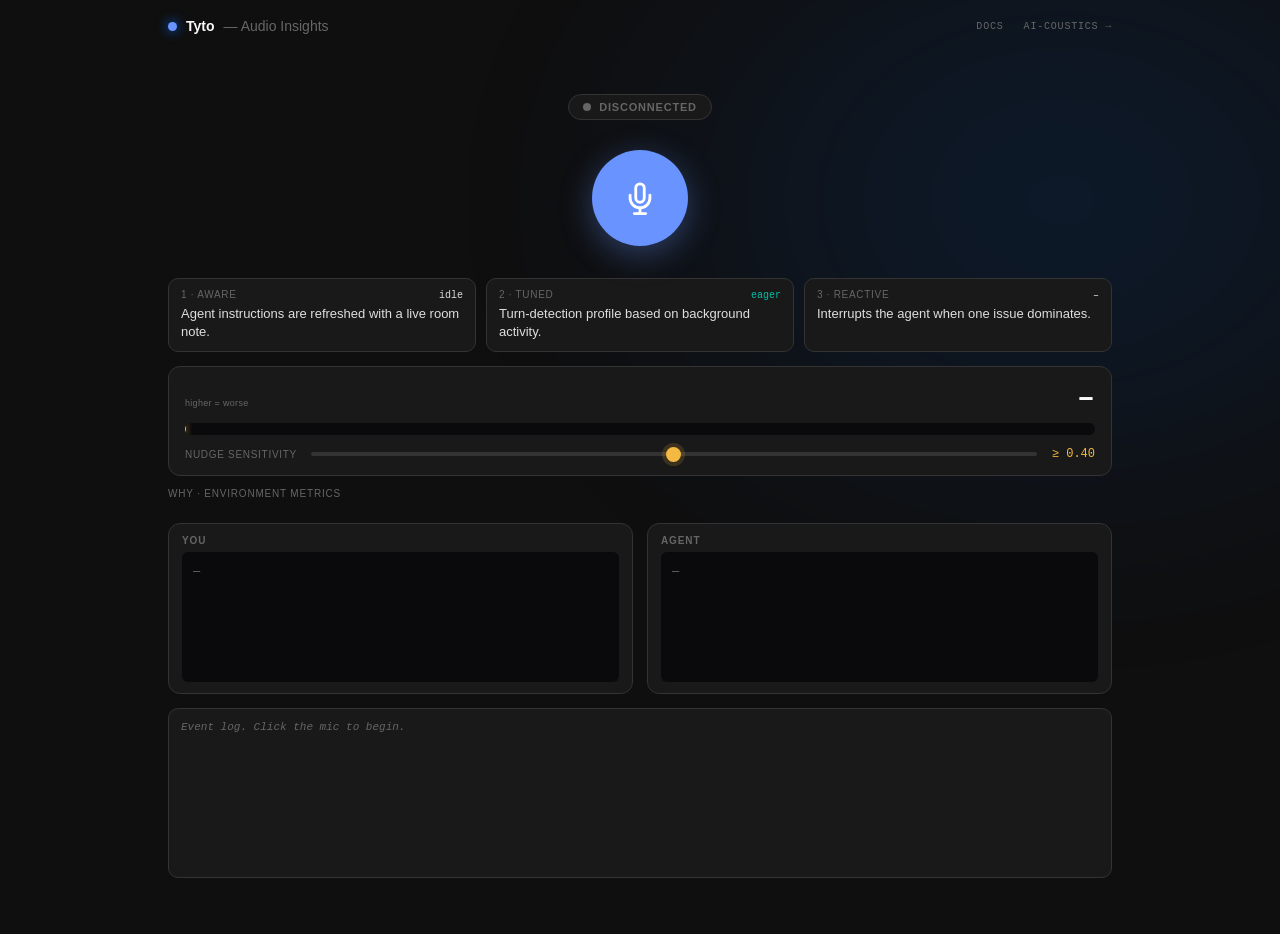
==== examples/web/index.html @ fc4e01bb "feat: upgrade to tyto 1.1" ====
<!doctype html>
<html lang="en">

<head>
  <meta charset="utf-8" />
  <meta name="viewport" content="width=device-width, initial-scale=1" />
  <title>Tyto — Audio Insights</title>
  <style>
    :root {
      --color-bg: #0F0F0F;
      --color-panel: #1A1919;
      --color-text-pri: #F9F9F9;
      --color-text-sec: #DEDEDE;
      --color-text-ter: #666666;
      --color-border: #333333;
      --color-accent: #6993FF;
      --color-glow: #006FFF;
      --green: #00BFA6;
      --orange: #F4B942;
      --blue: #6993FF;
      --red: #E28C7C;
      --font-display: "Milling", "Inter", "Helvetica Neue", Helvetica, Arial, sans-serif;
      --font-mono: ui-monospace, SFMono-Regular, Menlo, Monaco, Consolas, monospace;
    }

    * {
      box-sizing: border-box
    }

    html,
    body {
      margin: 0;
      padding: 0;
      height: 100%;
      background: var(--color-bg)
    }

    body {
      font-family: var(--font-display);
      color: var(--color-text-pri);
      font-size: 14px;
      -webkit-font-smoothing: antialiased
    }

    .glow {
      position: fixed;
      inset: 0;
      overflow: hidden;
      pointer-events: none;
      z-index: 0
    }

    .glow::before {
      content: "";
      position: absolute;
      left: 40%;
      top: -200px;
      width: 1100px;
      height: 800px;
      background: radial-gradient(ellipse, var(--color-glow) 0%, transparent 70%);
      filter: blur(100px);
      opacity: 0.14
    }

    .container {
      position: relative;
      z-index: 1;
      width: 100%;
      max-width: 1000px;
      margin: 0 auto;
      padding: 24px 28px 48px;
      display: flex;
      flex-direction: column;
      align-items: center;
      min-height: 100vh
    }

    .topbar {
      position: relative;
      z-index: 1;
      box-sizing: border-box;
      width: 100%;
      max-width: 1000px;
      margin: 0 auto;
      padding: 18px 28px 0;
      display: flex;
      align-items: center;
      justify-content: space-between
    }

    .topbar .brand {
      display: inline-flex;
      align-items: center;
      gap: 9px;
      font-family: var(--font-display);
      font-size: 14px;
      font-weight: 600;
      color: var(--color-text-pri);
      text-decoration: none
    }

    .topbar .brand .mark {
      width: 9px;
      height: 9px;
      border-radius: 50%;
      background: var(--color-accent);
      box-shadow: 0 0 12px var(--color-glow)
    }

    .topbar .brand .sub {
      color: var(--color-text-ter);
      font-weight: 400
    }

    .topbar nav {
      display: inline-flex;
      align-items: center;
      gap: 20px
    }

    .topbar nav a {
      font-family: var(--font-mono);
      font-size: 10px;
      text-transform: uppercase;
      letter-spacing: .8px;
      color: var(--color-text-ter);
      text-decoration: none;
      transition: color .15s ease
    }

    .topbar nav a:hover {
      color: var(--color-text-pri)
    }

    .nav-btn {
      font-family: var(--font-mono);
      font-size: 10px;
      text-transform: uppercase;
      letter-spacing: .8px;
      color: var(--color-bg);
      background: var(--color-accent);
      border: 0;
      border-radius: 6px;
      padding: 6px 10px;
      cursor: pointer;
      transition: filter .15s ease
    }

    .nav-btn:hover {
      filter: brightness(1.08)
    }

    .nav-btn.set {
      color: var(--green);
      background: transparent;
      border: 1px solid var(--color-border)
    }

    .gate {
      position: fixed;
      inset: 0;
      z-index: 50;
      display: none;
      align-items: center;
      justify-content: center;
      padding: 24px;
      background: rgba(8, 8, 10, .72);
      backdrop-filter: blur(6px)
    }

    .gate.visible {
      display: flex
    }

    .gate-card {
      width: 100%;
      max-width: 440px;
      background: var(--color-panel);
      border: 1px solid var(--color-border);
      border-radius: 14px;
      padding: 24px
    }

    .gate-card h2 {
      margin: 0 0 8px;
      font-size: 18px;
      font-weight: 600
    }

    .gate-sub {
      margin: 0 0 18px;
      font-size: 12px;
      line-height: 1.5;
      color: var(--color-text-ter)
    }

    .gate-field {
      display: block;
      margin-bottom: 14px
    }

    .gate-field>span {
      display: block;
      font-size: 10px;
      text-transform: uppercase;
      letter-spacing: .7px;
      color: var(--color-text-sec);
      margin-bottom: 6px
    }

    .gate-field input {
      width: 100%;
      box-sizing: border-box;
      background: #0a0a0d;
      border: 1px solid var(--color-border);
      border-radius: 8px;
      padding: 10px 12px;
      color: var(--color-text-pri);
      font-family: var(--font-mono);
      font-size: 13px
    }

    .gate-field input:focus {
      outline: none;
      border-color: var(--color-accent)
    }

    .gate-field a {
      display: inline-block;
      margin-top: 6px;
      font-size: 10px;
      color: var(--color-accent);
      text-decoration: none
    }

    .gate-err {
      min-height: 16px;
      font-size: 11px;
      color: var(--red);
      margin-bottom: 8px
    }

    .gate-actions {
      display: flex;
      justify-content: flex-end;
      gap: 10px
    }

    .gate-btn {
      font-size: 12px;
      border-radius: 8px;
      padding: 9px 16px;
      cursor: pointer;
      border: 1px solid var(--color-border)
    }

    .gate-btn.ghost {
      background: transparent;
      color: var(--color-text-sec)
    }

    .gate-btn.primary {
      background: var(--color-accent);
      border-color: var(--color-accent);
      color: var(--color-bg);
      font-weight: 600
    }

    .badge {
      display: inline-flex;
      align-items: center;
      gap: 8px;
      padding: 6px 14px;
      border-radius: 999px;
      font-size: 11px;
      font-weight: 600;
      text-transform: uppercase;
      letter-spacing: .8px;
      background: var(--color-panel);
      border: 1px solid var(--color-border);
      color: var(--color-text-ter);
      transition: all .3s
    }

    .badge .dot {
      width: 8px;
      height: 8px;
      border-radius: 50%;
      background: var(--color-text-ter);
      transition: all .3s
    }

    .badge.connecting {
      color: var(--orange);
      border-color: rgba(244, 185, 66, .35)
    }

    .badge.connecting .dot {
      background: var(--orange);
      animation: pulse 1s infinite
    }

    .badge.live {
      color: var(--green);
      border-color: rgba(0, 191, 166, .4);
      background: rgba(0, 191, 166, .06)
    }

    .badge.live .dot {
      background: var(--green);
      box-shadow: 0 0 12px var(--green)
    }

    .badge.error {
      color: var(--red);
      border-color: rgba(226, 140, 124, .4)
    }

    .badge.error .dot {
      background: var(--red)
    }

    #status {
      margin-top: 18px
    }

    .controls {
      display: flex;
      align-items: center;
      gap: 12px;
      margin-top: 18px;
      flex-wrap: wrap;
      justify-content: center
    }

    .mic-wrap {
      margin: 18px 0 20px;
      width: 120px;
      height: 120px;
      display: flex;
      align-items: center;
      justify-content: center;
      position: relative
    }

    .mic {
      width: 96px;
      height: 96px;
      border-radius: 999px;
      border: none;
      cursor: pointer;
      background: var(--color-accent);
      color: #fff;
      display: flex;
      align-items: center;
      justify-content: center;
      box-shadow: 0 8px 32px rgba(105, 147, 255, .35);
      transition: transform .2s, box-shadow .3s
    }

    .mic:hover {
      transform: scale(1.04)
    }

    .mic:active {
      transform: scale(.97)
    }

    .mic svg {
      width: 34px;
      height: 34px
    }

    .mic.live {
      box-shadow: 0 8px 48px rgba(105, 147, 255, .6);
      animation: pulse-btn 2s infinite
    }

    .mic.live::before {
      content: "";
      position: absolute;
      inset: 14px;
      border-radius: 999px;
      border: 1px solid rgba(105, 147, 255, .6);
      animation: ring 2s infinite
    }

    @keyframes pulse-btn {

      0%,
      100% {
        box-shadow: 0 8px 32px rgba(105, 147, 255, .4)
      }

      50% {
        box-shadow: 0 8px 56px rgba(105, 147, 255, .75)
      }
    }

    @keyframes ring {
      0% {
        transform: scale(.95);
        opacity: 1
      }

      100% {
        transform: scale(1.35);
        opacity: 0
      }
    }

    @keyframes pulse {

      0%,
      100% {
        opacity: 1
      }

      50% {
        opacity: .4
      }
    }

    .banner {
      display: none;
      width: 100%;
      padding: 11px 16px;
      background: rgba(244, 185, 66, .12);
      border: 1px solid rgba(244, 185, 66, .45);
      border-radius: 10px;
      color: var(--orange);
      font-size: 13px;
      text-align: center;
      margin-bottom: 16px;
      font-weight: 600
    }

    .banner.visible {
      display: block;
      animation: pulse 1.4s ease-in-out 2
    }

    .layers {
      display: grid;
      grid-template-columns: 1fr 1fr 1fr;
      gap: 10px;
      width: 100%;
      margin-bottom: 14px
    }

    .layer {
      background: var(--color-panel);
      border: 1px solid var(--color-border);
      border-radius: 10px;
      padding: 10px 12px;
      display: flex;
      flex-direction: column;
      gap: 4px;
      min-height: 62px
    }

    .layer .l-head {
      display: flex;
      justify-content: space-between;
      align-items: baseline
    }

    .layer .l-name {
      font-size: 10px;
      text-transform: uppercase;
      letter-spacing: .7px;
      color: var(--color-text-ter)
    }

    .layer .l-pill {
      font-size: 10px;
      font-family: var(--font-mono);
      color: var(--color-text-sec)
    }

    .layer .l-val {
      font-size: 13px;
      color: var(--color-text-sec);
      line-height: 1.4
    }

    .layer.eager .l-pill {
      color: var(--green)
    }

    .layer.patient .l-pill {
      color: var(--orange)
    }

    .composite {
      width: 100%;
      background: var(--color-panel);
      border: 1px solid var(--color-border);
      border-radius: 12px;
      padding: 14px 16px;
      margin-bottom: 12px
    }

    .composite-head {
      display: flex;
      justify-content: space-between;
      align-items: baseline;
      margin-bottom: 8px
    }

    .composite-label {
      font-size: 11px;
      font-weight: 600;
      text-transform: uppercase;
      letter-spacing: .7px;
      color: var(--color-text-sec)
    }

    .composite-formula {
      display: block;
      font-size: 9px;
      font-weight: 400;
      letter-spacing: .3px;
      color: var(--color-text-ter);
      margin-top: 2px;
      text-transform: none
    }

    .composite-formula.ts-loading,
    .composite-formula.ts-warming {
      color: var(--orange)
    }

    .composite-formula.ts-loading::before,
    .composite-formula.ts-warming::before {
      content: "";
      display: inline-block;
      width: 6px;
      height: 6px;
      margin-right: 6px;
      border-radius: 50%;
      background: var(--orange);
      animation: pulse 1s infinite;
      vertical-align: middle
    }

    .composite-formula.ts-error {
      color: var(--red)
    }

    .composite-val {
      font-size: 30px;
      font-weight: 700;
      font-family: var(--font-mono)
    }

    .composite-bar {
      position: relative;
      height: 12px;
      border-radius: 6px;
      background: #0a0a0d;
      overflow: hidden
    }

    .composite-fill {
      height: 100%;
      width: 0%;
      background: var(--green);
      transition: width .4s, background .4s
    }

    .composite-fill.green {
      background: var(--green)
    }

    .composite-fill.yellow {
      background: var(--orange)
    }

    .composite-fill.red {
      background: var(--red)
    }

    .composite-marker {
      position: absolute;
      top: -3px;
      bottom: -3px;
      width: 2px;
      margin-left: -1px;
      background: var(--orange);
      box-shadow: 0 0 6px rgba(244, 185, 66, .7);
      transition: left .15s ease
    }

    .composite-tune {
      display: flex;
      align-items: center;
      gap: 12px;
      margin-top: 12px
    }

    .composite-tune label {
      font-size: 10px;
      text-transform: uppercase;
      letter-spacing: .7px;
      color: var(--color-text-ter);
      white-space: nowrap
    }

    .composite-tune .nudge-val {
      font-size: 12px;
      font-family: var(--font-mono);
      color: var(--orange);
      white-space: nowrap;
      min-width: 44px;
      text-align: right
    }

    .nudge-range {
      flex: 1;
      -webkit-appearance: none;
      appearance: none;
      height: 4px;
      border-radius: 3px;
      background: var(--color-border);
      cursor: pointer
    }

    .nudge-range::-webkit-slider-thumb {
      -webkit-appearance: none;
      appearance: none;
      width: 15px;
      height: 15px;
      border-radius: 50%;
      background: var(--orange);
      box-shadow: 0 0 0 4px rgba(244, 185, 66, .15);
      transition: box-shadow .15s ease
    }

    .nudge-range::-webkit-slider-thumb:hover {
      box-shadow: 0 0 0 6px rgba(244, 185, 66, .22)
    }

    .nudge-range::-moz-range-thumb {
      width: 15px;
      height: 15px;
      border: none;
      border-radius: 50%;
      background: var(--orange);
      box-shadow: 0 0 0 4px rgba(244, 185, 66, .15)
    }

    .grid-label {
      align-self: flex-start;
      font-size: 10px;
      text-transform: uppercase;
      letter-spacing: .8px;
      color: var(--color-text-ter);
      margin-bottom: 8px
    }

    .grid {
      display: grid;
      grid-template-columns: repeat(3, 1fr);
      gap: 9px;
      width: 100%;
      margin-bottom: 16px
    }

    .card {
      background: var(--color-panel);
      border: 1px solid var(--color-border);
      border-radius: 10px;
      padding: 9px 11px
    }

    .card .c-label {
      display: flex;
      align-items: center;
      gap: 6px;
      font-size: 9px;
      text-transform: uppercase;
      letter-spacing: .7px;
      color: var(--color-text-ter);
      margin-bottom: 5px
    }

    .card .c-label svg {
      width: 13px;
      height: 13px;
      flex: none;
      color: var(--color-text-sec)
    }

    .c-bar {
      height: 5px;
      border-radius: 3px;
      background: #0a0a0d;
      overflow: hidden;
      margin-bottom: 4px
    }

    .c-fill {
      height: 100%;
      width: 0%;
      background: var(--color-text-ter);
      transition: width .4s, background .4s
    }

    .c-fill.green {
      background: var(--green)
    }

    .c-fill.yellow {
      background: var(--orange)
    }

    .c-fill.red {
      background: var(--red)
    }

    .card .c-val {
      font-size: 14px;
      font-weight: 700;
      font-family: var(--font-mono)
    }

    .spark-wrap {
      position: relative;
      margin-top: 6px;
      border-radius: 6px;
      overflow: hidden;
      background: #0a0a0d;
      border: 1px solid rgba(255, 255, 255, .05)
    }

    .spark-wrap::before {
      content: "";
      position: absolute;
      inset: 0;
      background: linear-gradient(to top, rgba(0, 191, 166, .10) 0 30%, rgba(244, 185, 66, .10) 30% 60%, rgba(226, 140, 124, .10) 60% 100%);
      pointer-events: none
    }

    .spark {
      display: block;
      width: 100%;
      height: 42px;
      position: relative;
      z-index: 1
    }

    .card .c-desc {
      font-size: 10px;
      line-height: 1.4;
      color: var(--color-text-ter);
      margin-top: 4px
    }

    .panels {
      display: grid;
      grid-template-columns: 1fr 1fr;
      gap: 14px;
      width: 100%;
      margin-bottom: 14px
    }

    .panel {
      background: var(--color-panel);
      border: 1px solid var(--color-border);
      border-radius: 12px;
      padding: 11px 13px;
      display: flex;
      flex-direction: column;
      gap: 6px
    }

    .panel-title {
      font-size: 10px;
      font-weight: 600;
      text-transform: uppercase;
      letter-spacing: .9px;
      color: var(--color-text-ter)
    }

    .tx {
      height: 130px;
      overflow-y: auto;
      font-size: 13px;
      line-height: 1.5;
      background: #0a0a0d;
      border-radius: 6px;
      padding: 9px 11px;
      color: var(--color-text-sec)
    }

    .tx:empty::before {
      content: "–";
      color: var(--color-text-ter)
    }

    .tx .interim {
      color: var(--color-text-ter);
      font-style: italic
    }

    .tx .line {
      margin-bottom: 5px;
      white-space: pre-wrap;
      word-break: break-word
    }

    .log {
      width: 100%;
      height: 170px;
      background: var(--color-panel);
      border: 1px solid var(--color-border);
      border-radius: 10px;
      padding: 10px 12px;
      overflow-y: auto;
      font-family: var(--font-mono);
      font-size: 11px;
      line-height: 1.5
    }

    .log:empty::before {
      content: "Event log. Click the mic to begin.";
      color: var(--color-text-ter);
      font-style: italic
    }

    .log .entry {
      display: flex;
      gap: 10px;
      padding: 3px 0;
      border-bottom: 1px solid rgba(255, 255, 255, .04)
    }

    .log .ts {
      color: var(--color-text-ter)
    }

    .log .type {
      font-weight: 600
    }

    .log .preview {
      color: var(--color-text-sec);
      overflow: hidden;
      text-overflow: ellipsis;
      white-space: nowrap;
      opacity: .75;
      flex: 1
    }

    .t-green {
      color: var(--green)
    }

    .t-blue {
      color: var(--color-accent)
    }

    .t-orange {
      color: var(--orange)
    }

    .t-gray {
      color: var(--color-text-ter)
    }

    .t-red {
      color: var(--red)
    }

    .t-purple {
      color: #b77db8
    }

    @media (max-width:899px) {
      .container {
        padding: 24px 14px
      }

      .grid,
      .layers {
        grid-template-columns: repeat(2, 1fr)
      }

      .panels {
        grid-template-columns: 1fr
      }
    }
  </style>
</head>

<body>
  <div class="glow"></div>
  <header class="topbar">
    <a class="brand" href="https://ai-coustics.com" target="_blank" rel="noopener">
      <span class="mark"></span>Tyto<span class="sub">— Audio Insights</span>
    </a>
    <nav>
      <a href="https://docs.ai-coustics.com" target="_blank" rel="noopener">Docs</a>
      <a href="https://ai-coustics.com" target="_blank" rel="noopener">ai-coustics &rarr;</a>
    </nav>
  </header>
  <div class="container">
    <div class="controls">
      <span id="status" class="badge"><span class="dot"></span>Disconnected</span>
    </div>
    <div class="mic-wrap">
      <button id="mic" class="mic" aria-label="Toggle mic">
        <svg viewBox="0 0 24 24" fill="none" stroke="currentColor" stroke-width="2" stroke-linecap="round"
          stroke-linejoin="round">
          <path d="M12 2a3 3 0 0 0-3 3v7a3 3 0 0 0 6 0V5a3 3 0 0 0-3-3z"></path>
          <path d="M19 10v2a7 7 0 0 1-14 0v-2"></path>
          <line x1="12" y1="19" x2="12" y2="23"></line>
          <line x1="8" y1="23" x2="16" y2="23"></line>
        </svg>
      </button>
    </div>

    <div id="banner" class="banner"></div>

    <div class="layers">
      <div id="layer-aware" class="layer">
        <div class="l-head"><span class="l-name">1 · Aware</span><span class="l-pill" id="aware-pill">idle</span></div>
        <div class="l-val" id="aware-val">Agent instructions are refreshed with a live room note.</div>
      </div>
      <div id="layer-tuned" class="layer eager">
        <div class="l-head"><span class="l-name">2 · Tuned</span><span class="l-pill" id="tuned-pill">eager</span></div>
        <div class="l-val" id="tuned-val">Turn-detection profile based on background activity.</div>
      </div>
      <div id="layer-react" class="layer">
        <div class="l-head"><span class="l-name">3 · Reactive</span><span class="l-pill" id="react-pill">–</span></div>
        <div class="l-val" id="react-val">Interrupts the agent when one issue dominates.</div>
      </div>
    </div>

    <div class="composite">
      <div class="composite-head">
        <span class="composite-label"><span class="composite-formula" id="tyto-state">higher = worse</span></span>
        <span class="composite-val" id="composite-val">–</span>
      </div>
      <div class="composite-bar">
        <div class="composite-fill" id="composite-fill"></div>
        <div class="composite-marker" id="composite-marker" title="Nudge fires when the risk crosses this line"></div>
      </div>
      <div class="composite-tune">
        <label for="nudge-th">Nudge sensitivity</label>
        <input type="range" class="nudge-range" id="nudge-th" min="0.30" max="0.50" step="0.01" value="0.40" aria-label="Nudge sensitivity">
        <span class="nudge-val" id="nudge-th-val">≥ 0.40</span>
      </div>
    </div>

    <div class="grid-label">Why · environment metrics</div>
    <div class="grid" id="env-grid"></div>

    <div class="panels">
      <div class="panel">
        <div class="panel-title">You</div>
        <div id="user-tx" class="tx"></div>
      </div>
      <div class="panel">
        <div class="panel-title">Agent</div>
        <div id="agent-tx" class="tx"></div>
      </div>
    </div>

    <div class="log" id="log"></div>
  </div>

  <audio id="remote" autoplay></audio>

  <script type="module" src="/app.js"></script>
</body>

</html>
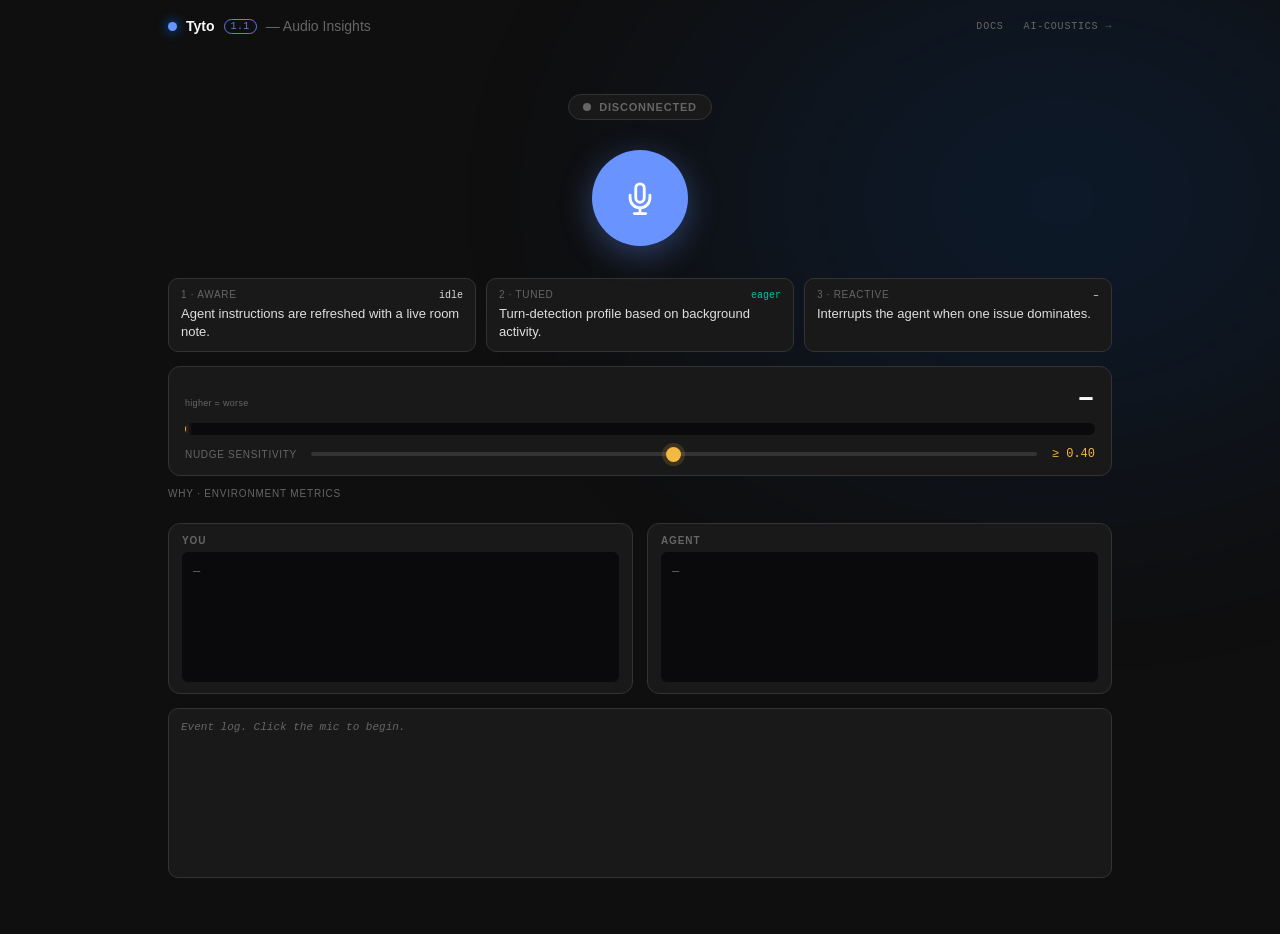
==== commit dfb5c2bd: "feat: update Tyto model and UI elements for improved performance and feedback" ====
--- a/examples/web/index.html
+++ b/examples/web/index.html
@@ -112,6 +112,18 @@
       font-weight: 400
     }
 
+    .topbar .brand .ver {
+      font-family: var(--font-mono, ui-monospace, monospace);
+      font-size: 10px;
+      font-weight: 500;
+      letter-spacing: .04em;
+      color: var(--color-accent);
+      border: 1px solid var(--color-accent);
+      border-radius: 999px;
+      padding: 1px 6px;
+      opacity: .85
+    }
+
     .topbar nav {
       display: inline-flex;
       align-items: center;
@@ -898,7 +910,7 @@
   <div class="glow"></div>
   <header class="topbar">
     <a class="brand" href="https://ai-coustics.com" target="_blank" rel="noopener">
-      <span class="mark"></span>Tyto<span class="sub">— Audio Insights</span>
+      <span class="mark"></span>Tyto<span class="ver">1.1</span><span class="sub">— Audio Insights</span>
     </a>
     <nav>
       <a href="https://docs.ai-coustics.com" target="_blank" rel="noopener">Docs</a>
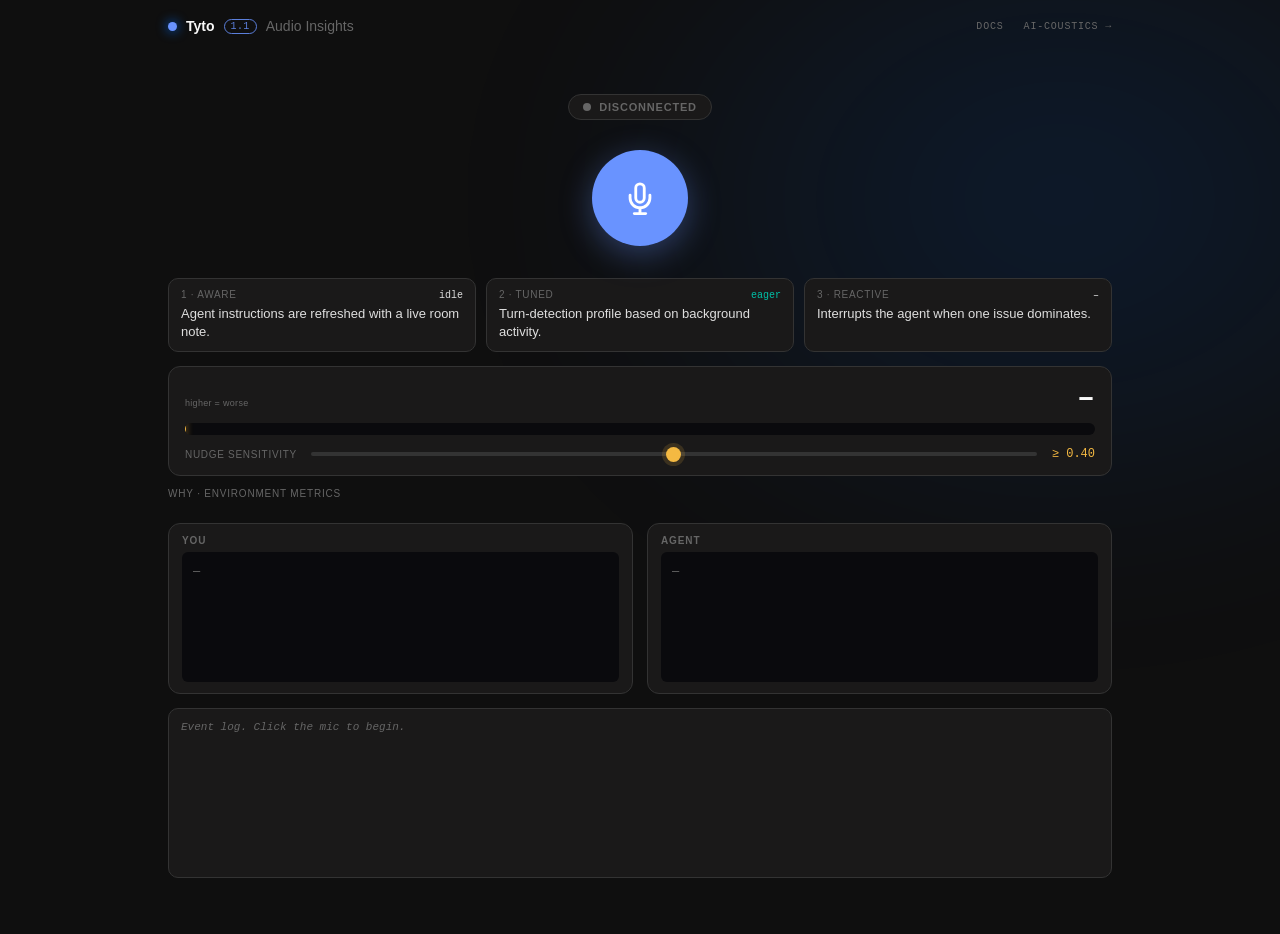
==== commit e4e38cbf: "feat: add inkling ver" ====
--- a/examples/web/index.html
+++ b/examples/web/index.html
@@ -4,7 +4,13 @@
 <head>
   <meta charset="utf-8" />
   <meta name="viewport" content="width=device-width, initial-scale=1" />
-  <title>Tyto — Audio Insights</title>
+  <title>Tyto Audio Insights</title>
+  <link rel="icon" type="image/png" media="(prefers-color-scheme: dark)"
+        href="[data-uri]" />
+  <link rel="icon" type="image/png" media="(prefers-color-scheme: light)"
+        href="[data-uri]" />
+  <link rel="apple-touch-icon"
+        href="[data-uri]" />
   <style>
     :root {
       --color-bg: #0F0F0F;
@@ -910,7 +916,7 @@
   <div class="glow"></div>
   <header class="topbar">
     <a class="brand" href="https://ai-coustics.com" target="_blank" rel="noopener">
-      <span class="mark"></span>Tyto<span class="ver">1.1</span><span class="sub">— Audio Insights</span>
+      <span class="mark"></span>Tyto<span class="ver">1.1</span><span class="sub">Audio Insights</span>
     </a>
     <nav>
       <a href="https://docs.ai-coustics.com" target="_blank" rel="noopener">Docs</a>
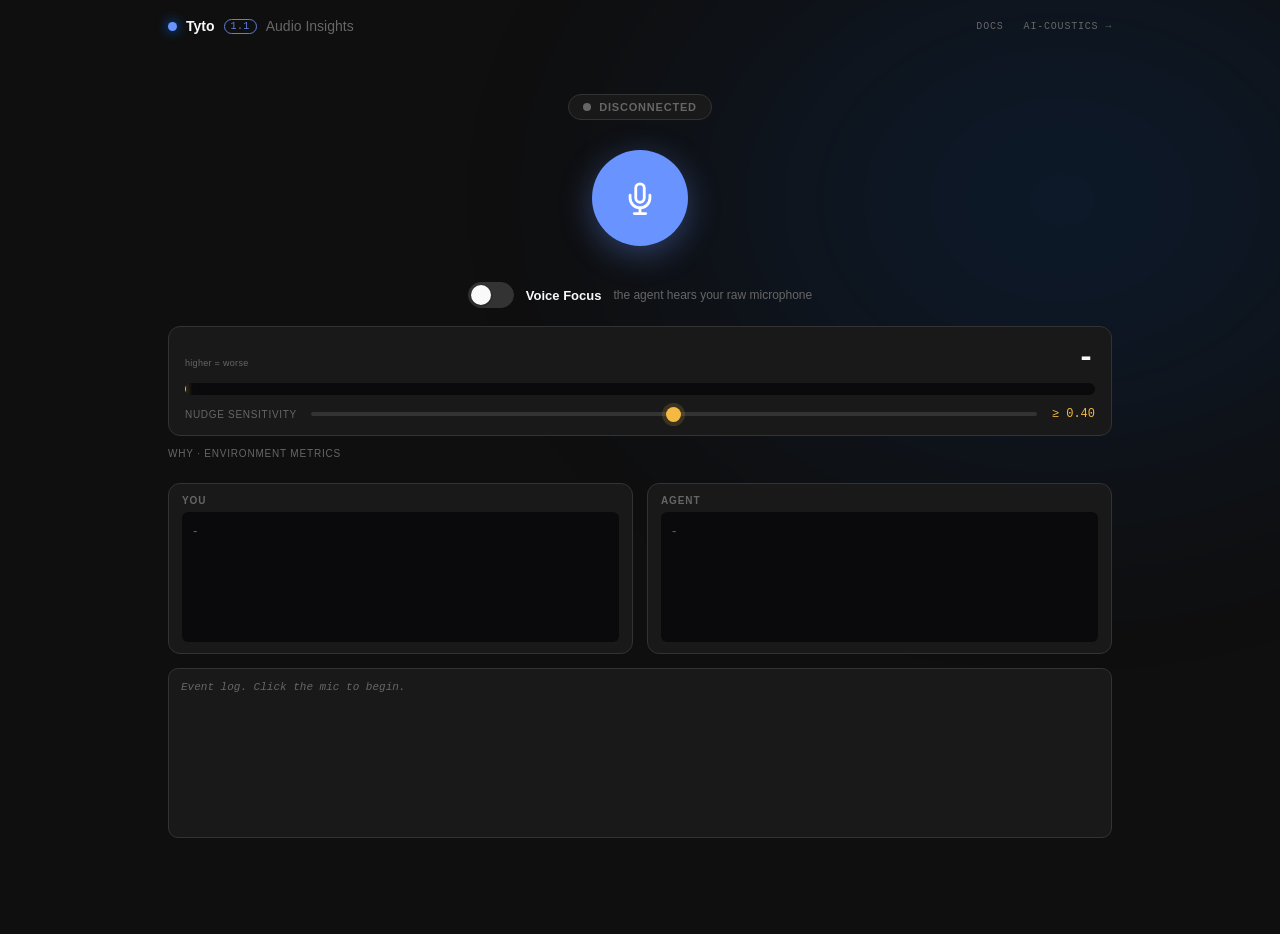
==== commit 89f48687: "feat: add vf" ====
--- a/examples/web/index.html
+++ b/examples/web/index.html
@@ -458,12 +458,79 @@
       animation: pulse 1.4s ease-in-out 2
     }
 
-    .layers {
-      display: grid;
-      grid-template-columns: 1fr 1fr 1fr;
-      gap: 10px;
-      width: 100%;
-      margin-bottom: 14px
+    /* Fixed height, and the note never wraps. The note text differs between
+       states, and letting it reflow moved everything below it on every click. */
+    .vf-row {
+      height: 34px;
+      margin-bottom: 14px;
+      display: flex;
+      align-items: center;
+    }
+    .vf {
+      display: flex;
+      align-items: center;
+      gap: 12px;
+      min-width: 0;
+      cursor: pointer;
+      user-select: none;
+    }
+    /* The native checkbox stays as the control (keyboard, focus, :checked) and
+       the pill is drawn from it, so there is no state to keep in sync. */
+    .vf input {
+      appearance: none;
+      -webkit-appearance: none;
+      position: relative;
+      flex: none;
+      width: 46px;
+      height: 26px;
+      margin: 0;
+      border-radius: 13px;
+      background: var(--color-border);
+      border: 1px solid var(--color-border);
+      cursor: pointer;
+      transition: background 140ms ease, border-color 140ms ease;
+    }
+    .vf input::after {
+      content: "";
+      position: absolute;
+      top: 2px;
+      left: 2px;
+      width: 20px;
+      height: 20px;
+      border-radius: 50%;
+      background: #F9F9F9;
+      box-shadow: 0 1px 3px rgba(0, 0, 0, 0.45);
+      transition: transform 140ms ease;
+    }
+    .vf input:checked {
+      background: var(--color-accent);
+      border-color: var(--color-accent);
+    }
+    .vf input:checked::after {
+      transform: translateX(20px);
+    }
+    .vf input:focus-visible {
+      outline: 2px solid var(--color-glow);
+      outline-offset: 2px;
+    }
+    .vf-label {
+      font-size: 13px;
+      font-weight: 600;
+      color: var(--color-text-pri);
+    }
+    .vf-note {
+      font-size: 12px;
+      color: var(--color-text-ter);
+      white-space: nowrap;
+      overflow: hidden;
+      text-overflow: ellipsis;
+    }
+    .vf.unavailable {
+      opacity: 0.45;
+      cursor: not-allowed;
+    }
+    .vf.unavailable input {
+      cursor: not-allowed;
     }
 
     .layer {
@@ -813,7 +880,7 @@
     }
 
     .tx:empty::before {
-      content: "–";
+      content: "-";
       color: var(--color-text-ter)
     }
 
@@ -900,8 +967,7 @@
         padding: 24px 14px
       }
 
-      .grid,
-      .layers {
+      .grid {
         grid-template-columns: repeat(2, 1fr)
       }
 
@@ -941,25 +1007,18 @@
 
     <div id="banner" class="banner"></div>
 
-    <div class="layers">
-      <div id="layer-aware" class="layer">
-        <div class="l-head"><span class="l-name">1 · Aware</span><span class="l-pill" id="aware-pill">idle</span></div>
-        <div class="l-val" id="aware-val">Agent instructions are refreshed with a live room note.</div>
-      </div>
-      <div id="layer-tuned" class="layer eager">
-        <div class="l-head"><span class="l-name">2 · Tuned</span><span class="l-pill" id="tuned-pill">eager</span></div>
-        <div class="l-val" id="tuned-val">Turn-detection profile based on background activity.</div>
-      </div>
-      <div id="layer-react" class="layer">
-        <div class="l-head"><span class="l-name">3 · Reactive</span><span class="l-pill" id="react-pill">–</span></div>
-        <div class="l-val" id="react-val">Interrupts the agent when one issue dominates.</div>
-      </div>
+    <div class="vf-row">
+      <label class="vf">
+        <input type="checkbox" id="vf-toggle" />
+        <span class="vf-label">Voice Focus</span>
+        <span class="vf-note" id="vf-note">the agent hears your raw microphone</span>
+      </label>
     </div>
 
     <div class="composite">
       <div class="composite-head">
         <span class="composite-label"><span class="composite-formula" id="tyto-state">higher = worse</span></span>
-        <span class="composite-val" id="composite-val">–</span>
+        <span class="composite-val" id="composite-val">-</span>
       </div>
       <div class="composite-bar">
         <div class="composite-fill" id="composite-fill"></div>
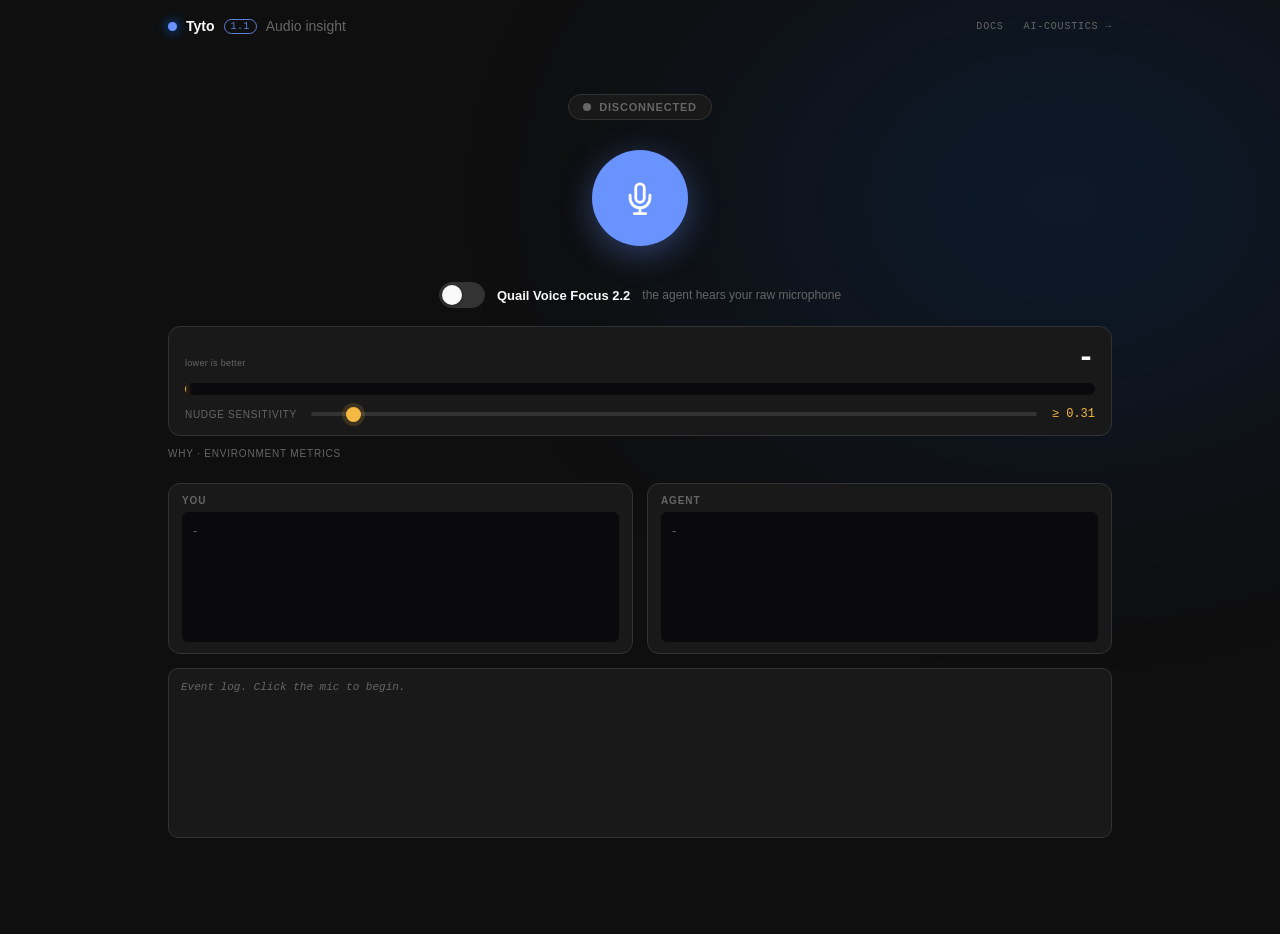
==== commit c4185f98: "Refactor Tyto Audio Insights to support multiple LLM backends - Updated index.html to reflect brandi" ====
--- a/examples/web/index.html
+++ b/examples/web/index.html
@@ -4,7 +4,7 @@
 <head>
   <meta charset="utf-8" />
   <meta name="viewport" content="width=device-width, initial-scale=1" />
-  <title>Tyto Audio Insights</title>
+  <title>Tyto Audio insight</title>
   <link rel="icon" type="image/png" media="(prefers-color-scheme: dark)"
         href="[data-uri]" />
   <link rel="icon" type="image/png" media="(prefers-color-scheme: light)"
@@ -174,116 +174,6 @@
       border: 1px solid var(--color-border)
     }
 
-    .gate {
-      position: fixed;
-      inset: 0;
-      z-index: 50;
-      display: none;
-      align-items: center;
-      justify-content: center;
-      padding: 24px;
-      background: rgba(8, 8, 10, .72);
-      backdrop-filter: blur(6px)
-    }
-
-    .gate.visible {
-      display: flex
-    }
-
-    .gate-card {
-      width: 100%;
-      max-width: 440px;
-      background: var(--color-panel);
-      border: 1px solid var(--color-border);
-      border-radius: 14px;
-      padding: 24px
-    }
-
-    .gate-card h2 {
-      margin: 0 0 8px;
-      font-size: 18px;
-      font-weight: 600
-    }
-
-    .gate-sub {
-      margin: 0 0 18px;
-      font-size: 12px;
-      line-height: 1.5;
-      color: var(--color-text-ter)
-    }
-
-    .gate-field {
-      display: block;
-      margin-bottom: 14px
-    }
-
-    .gate-field>span {
-      display: block;
-      font-size: 10px;
-      text-transform: uppercase;
-      letter-spacing: .7px;
-      color: var(--color-text-sec);
-      margin-bottom: 6px
-    }
-
-    .gate-field input {
-      width: 100%;
-      box-sizing: border-box;
-      background: #0a0a0d;
-      border: 1px solid var(--color-border);
-      border-radius: 8px;
-      padding: 10px 12px;
-      color: var(--color-text-pri);
-      font-family: var(--font-mono);
-      font-size: 13px
-    }
-
-    .gate-field input:focus {
-      outline: none;
-      border-color: var(--color-accent)
-    }
-
-    .gate-field a {
-      display: inline-block;
-      margin-top: 6px;
-      font-size: 10px;
-      color: var(--color-accent);
-      text-decoration: none
-    }
-
-    .gate-err {
-      min-height: 16px;
-      font-size: 11px;
-      color: var(--red);
-      margin-bottom: 8px
-    }
-
-    .gate-actions {
-      display: flex;
-      justify-content: flex-end;
-      gap: 10px
-    }
-
-    .gate-btn {
-      font-size: 12px;
-      border-radius: 8px;
-      padding: 9px 16px;
-      cursor: pointer;
-      border: 1px solid var(--color-border)
-    }
-
-    .gate-btn.ghost {
-      background: transparent;
-      color: var(--color-text-sec)
-    }
-
-    .gate-btn.primary {
-      background: var(--color-accent);
-      border-color: var(--color-accent);
-      color: var(--color-bg);
-      font-weight: 600
-    }
-
     .badge {
       display: inline-flex;
       align-items: center;
@@ -533,50 +423,6 @@
       cursor: not-allowed;
     }
 
-    .layer {
-      background: var(--color-panel);
-      border: 1px solid var(--color-border);
-      border-radius: 10px;
-      padding: 10px 12px;
-      display: flex;
-      flex-direction: column;
-      gap: 4px;
-      min-height: 62px
-    }
-
-    .layer .l-head {
-      display: flex;
-      justify-content: space-between;
-      align-items: baseline
-    }
-
-    .layer .l-name {
-      font-size: 10px;
-      text-transform: uppercase;
-      letter-spacing: .7px;
-      color: var(--color-text-ter)
-    }
-
-    .layer .l-pill {
-      font-size: 10px;
-      font-family: var(--font-mono);
-      color: var(--color-text-sec)
-    }
-
-    .layer .l-val {
-      font-size: 13px;
-      color: var(--color-text-sec);
-      line-height: 1.4
-    }
-
-    .layer.eager .l-pill {
-      color: var(--green)
-    }
-
-    .layer.patient .l-pill {
-      color: var(--orange)
-    }
-
     .composite {
       width: 100%;
       background: var(--color-panel);
@@ -982,7 +828,7 @@
   <div class="glow"></div>
   <header class="topbar">
     <a class="brand" href="https://ai-coustics.com" target="_blank" rel="noopener">
-      <span class="mark"></span>Tyto<span class="ver">1.1</span><span class="sub">Audio Insights</span>
+      <span class="mark"></span>Tyto<span class="ver">1.1</span><span class="sub">Audio insight</span>
     </a>
     <nav>
       <a href="https://docs.ai-coustics.com" target="_blank" rel="noopener">Docs</a>
@@ -1010,14 +856,14 @@
     <div class="vf-row">
       <label class="vf">
         <input type="checkbox" id="vf-toggle" />
-        <span class="vf-label">Voice Focus</span>
+        <span class="vf-label">Quail Voice Focus 2.2</span>
         <span class="vf-note" id="vf-note">the agent hears your raw microphone</span>
       </label>
     </div>
 
     <div class="composite">
       <div class="composite-head">
-        <span class="composite-label"><span class="composite-formula" id="tyto-state">higher = worse</span></span>
+        <span class="composite-label"><span class="composite-formula" id="tyto-state">lower is better</span></span>
         <span class="composite-val" id="composite-val">-</span>
       </div>
       <div class="composite-bar">
@@ -1026,8 +872,8 @@
       </div>
       <div class="composite-tune">
         <label for="nudge-th">Nudge sensitivity</label>
-        <input type="range" class="nudge-range" id="nudge-th" min="0.30" max="0.50" step="0.01" value="0.40" aria-label="Nudge sensitivity">
-        <span class="nudge-val" id="nudge-th-val">≥ 0.40</span>
+        <input type="range" class="nudge-range" id="nudge-th" min="0.30" max="0.50" step="0.01" value="0.31" aria-label="Nudge sensitivity">
+        <span class="nudge-val" id="nudge-th-val">≥ 0.31</span>
       </div>
     </div>
 
@@ -1048,8 +894,6 @@
     <div class="log" id="log"></div>
   </div>
 
-  <audio id="remote" autoplay></audio>
-
   <script type="module" src="/app.js"></script>
 </body>
 
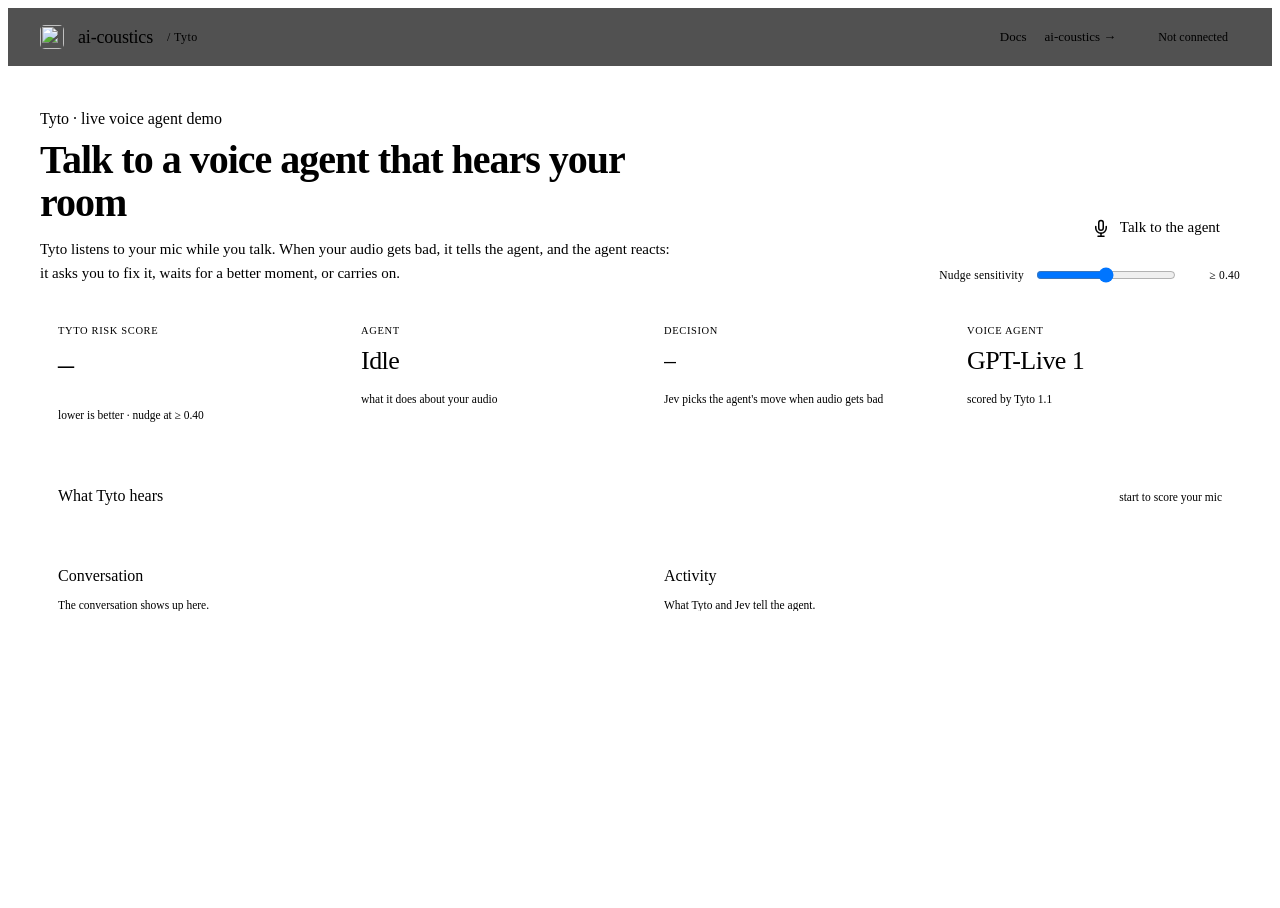
==== commit 92200d82: "chore: update to gpt live 1" ====
--- a/examples/web/index.html
+++ b/examples/web/index.html
@@ -1,898 +1,223 @@
-<!doctype html>
-<html lang="en">
+<!DOCTYPE html>
+<html lang="en" data-theme="inverse">
 
 <head>
   <meta charset="utf-8" />
   <meta name="viewport" content="width=device-width, initial-scale=1" />
-  <title>Tyto Audio insight</title>
-  <link rel="icon" type="image/png" media="(prefers-color-scheme: dark)"
-        href="[data-uri]" />
-  <link rel="icon" type="image/png" media="(prefers-color-scheme: light)"
-        href="[data-uri]" />
-  <link rel="apple-touch-icon"
-        href="[data-uri]" />
+  <title>Tyto · Live voice agent</title>
+  <!-- the ai-coustics mark as the tab icon, light and dark, same as the other Tyto demos -->
+  <link rel="icon" type="image/png" media="(prefers-color-scheme: dark)" href="[data-uri]" />
+  <link rel="icon" type="image/png" media="(prefers-color-scheme: light)" href="[data-uri]" />
+  <link rel="apple-touch-icon" href="[data-uri]" />
+  <!-- ai-coustics design system tokens (copied from the Audio Insight post-call demo, see ds/) -->
+  <link rel="stylesheet" href="/ds/fonts.css" />
+  <link rel="stylesheet" href="/ds/colors.css" />
+  <link rel="stylesheet" href="/ds/typography.css" />
+  <link rel="stylesheet" href="/ds/spacing.css" />
+  <link rel="stylesheet" href="/ds/base.css" />
   <style>
-    :root {
-      --color-bg: #0F0F0F;
-      --color-panel: #1A1919;
-      --color-text-pri: #F9F9F9;
-      --color-text-sec: #DEDEDE;
-      --color-text-ter: #666666;
-      --color-border: #333333;
-      --color-accent: #6993FF;
-      --color-glow: #006FFF;
-      --green: #00BFA6;
-      --orange: #F4B942;
-      --blue: #6993FF;
-      --red: #E28C7C;
-      --font-display: "Milling", "Inter", "Helvetica Neue", Helvetica, Arial, sans-serif;
-      --font-mono: ui-monospace, SFMono-Regular, Menlo, Monaco, Consolas, monospace;
-    }
-
-    * {
-      box-sizing: border-box
-    }
-
-    html,
-    body {
-      margin: 0;
-      padding: 0;
-      height: 100%;
-      background: var(--color-bg)
-    }
-
-    body {
-      font-family: var(--font-display);
-      color: var(--color-text-pri);
-      font-size: 14px;
-      -webkit-font-smoothing: antialiased
-    }
-
-    .glow {
-      position: fixed;
-      inset: 0;
-      overflow: hidden;
-      pointer-events: none;
-      z-index: 0
-    }
-
-    .glow::before {
-      content: "";
-      position: absolute;
-      left: 40%;
-      top: -200px;
-      width: 1100px;
-      height: 800px;
-      background: radial-gradient(ellipse, var(--color-glow) 0%, transparent 70%);
-      filter: blur(100px);
-      opacity: 0.14
-    }
-
-    .container {
-      position: relative;
-      z-index: 1;
-      width: 100%;
-      max-width: 1000px;
-      margin: 0 auto;
-      padding: 24px 28px 48px;
-      display: flex;
-      flex-direction: column;
-      align-items: center;
-      min-height: 100vh
-    }
-
+    /* App styles on top of the tokens. Inverse (black) shell, hairline cards,
+       mono eyebrows and telemetry, display numerals: the post-call demo's look. */
+    html, body { height: 100%; }
+    body { background: var(--surface-page); color: var(--text-primary); }
+    ::-webkit-scrollbar { width: 10px; height: 10px; }
+    ::-webkit-scrollbar-thumb { background: var(--border-subtle); border-radius: 999px; border: 3px solid var(--surface-page); }
+    ::-webkit-scrollbar-track { background: transparent; }
+    .mono { font-family: var(--font-mono); }
+    .muted { color: var(--text-tertiary); }
+
+    /* top bar */
     .topbar {
-      position: relative;
-      z-index: 1;
-      box-sizing: border-box;
-      width: 100%;
-      max-width: 1000px;
-      margin: 0 auto;
-      padding: 18px 28px 0;
-      display: flex;
-      align-items: center;
-      justify-content: space-between
-    }
-
-    .topbar .brand {
-      display: inline-flex;
-      align-items: center;
-      gap: 9px;
-      font-family: var(--font-display);
-      font-size: 14px;
-      font-weight: 600;
-      color: var(--color-text-pri);
-      text-decoration: none
-    }
-
-    .topbar .brand .mark {
-      width: 9px;
-      height: 9px;
-      border-radius: 50%;
-      background: var(--color-accent);
-      box-shadow: 0 0 12px var(--color-glow)
-    }
-
-    .topbar .brand .sub {
-      color: var(--color-text-ter);
-      font-weight: 400
-    }
-
-    .topbar .brand .ver {
-      font-family: var(--font-mono, ui-monospace, monospace);
-      font-size: 10px;
-      font-weight: 500;
-      letter-spacing: .04em;
-      color: var(--color-accent);
-      border: 1px solid var(--color-accent);
-      border-radius: 999px;
-      padding: 1px 6px;
-      opacity: .85
-    }
-
-    .topbar nav {
-      display: inline-flex;
-      align-items: center;
-      gap: 20px
-    }
-
-    .topbar nav a {
-      font-family: var(--font-mono);
-      font-size: 10px;
-      text-transform: uppercase;
-      letter-spacing: .8px;
-      color: var(--color-text-ter);
-      text-decoration: none;
-      transition: color .15s ease
-    }
-
-    .topbar nav a:hover {
-      color: var(--color-text-pri)
-    }
-
-    .nav-btn {
-      font-family: var(--font-mono);
-      font-size: 10px;
-      text-transform: uppercase;
-      letter-spacing: .8px;
-      color: var(--color-bg);
-      background: var(--color-accent);
-      border: 0;
-      border-radius: 6px;
-      padding: 6px 10px;
-      cursor: pointer;
-      transition: filter .15s ease
-    }
-
-    .nav-btn:hover {
-      filter: brightness(1.08)
-    }
-
-    .nav-btn.set {
-      color: var(--green);
-      background: transparent;
-      border: 1px solid var(--color-border)
-    }
-
+      position: sticky; top: 0; z-index: 40;
+      display: flex; align-items: center; gap: 14px;
+      height: 58px; padding: 0 32px;
+      border-bottom: 1px solid var(--border-subtle);
+      background: rgba(15, 15, 15, .72);
+      backdrop-filter: blur(10px); -webkit-backdrop-filter: blur(10px);
+    }
+    .topbar .mark { width: 24px; height: 24px; border-radius: 5px; }
+    .topbar .brand { font-family: var(--font-display); font-size: 18px; letter-spacing: -0.01em; color: var(--text-primary); }
+    .topbar .brand-sub { font-family: var(--font-mono); font-size: 12px; letter-spacing: .04em; color: var(--text-tertiary); }
+    .topbar .spacer { flex: 1; }
+    .topbar nav { display: flex; gap: 18px; margin-right: 6px; }
+    .topbar nav a { font-family: var(--font-sans); font-size: 13px; font-weight: 500; color: var(--text-secondary); text-decoration: none; }
+    .topbar nav a:hover { color: var(--text-primary); text-decoration: none; }
+
+    /* status and kind badges */
     .badge {
-      display: inline-flex;
-      align-items: center;
-      gap: 8px;
-      padding: 6px 14px;
-      border-radius: 999px;
-      font-size: 11px;
-      font-weight: 600;
-      text-transform: uppercase;
-      letter-spacing: .8px;
-      background: var(--color-panel);
-      border: 1px solid var(--color-border);
-      color: var(--color-text-ter);
-      transition: all .3s
-    }
-
-    .badge .dot {
-      width: 8px;
-      height: 8px;
-      border-radius: 50%;
-      background: var(--color-text-ter);
-      transition: all .3s
-    }
-
-    .badge.connecting {
-      color: var(--orange);
-      border-color: rgba(244, 185, 66, .35)
-    }
-
-    .badge.connecting .dot {
-      background: var(--orange);
-      animation: pulse 1s infinite
-    }
-
-    .badge.live {
-      color: var(--green);
-      border-color: rgba(0, 191, 166, .4);
-      background: rgba(0, 191, 166, .06)
-    }
-
-    .badge.live .dot {
-      background: var(--green);
-      box-shadow: 0 0 12px var(--green)
-    }
-
-    .badge.error {
-      color: var(--red);
-      border-color: rgba(226, 140, 124, .4)
-    }
-
-    .badge.error .dot {
-      background: var(--red)
-    }
-
-    #status {
-      margin-top: 18px
-    }
-
-    .controls {
-      display: flex;
-      align-items: center;
-      gap: 12px;
-      margin-top: 18px;
-      flex-wrap: wrap;
-      justify-content: center
-    }
-
-    .mic-wrap {
-      margin: 18px 0 20px;
-      width: 120px;
-      height: 120px;
-      display: flex;
-      align-items: center;
-      justify-content: center;
-      position: relative
-    }
-
-    .mic {
-      width: 96px;
-      height: 96px;
-      border-radius: 999px;
-      border: none;
-      cursor: pointer;
-      background: var(--color-accent);
-      color: #fff;
-      display: flex;
-      align-items: center;
-      justify-content: center;
-      box-shadow: 0 8px 32px rgba(105, 147, 255, .35);
-      transition: transform .2s, box-shadow .3s
-    }
-
-    .mic:hover {
-      transform: scale(1.04)
-    }
-
-    .mic:active {
-      transform: scale(.97)
-    }
-
-    .mic svg {
-      width: 34px;
-      height: 34px
-    }
-
-    .mic.live {
-      box-shadow: 0 8px 48px rgba(105, 147, 255, .6);
-      animation: pulse-btn 2s infinite
-    }
-
-    .mic.live::before {
-      content: "";
-      position: absolute;
-      inset: 14px;
-      border-radius: 999px;
-      border: 1px solid rgba(105, 147, 255, .6);
-      animation: ring 2s infinite
-    }
-
-    @keyframes pulse-btn {
-
-      0%,
-      100% {
-        box-shadow: 0 8px 32px rgba(105, 147, 255, .4)
-      }
-
-      50% {
-        box-shadow: 0 8px 56px rgba(105, 147, 255, .75)
-      }
-    }
-
-    @keyframes ring {
-      0% {
-        transform: scale(.95);
-        opacity: 1
-      }
-
-      100% {
-        transform: scale(1.35);
-        opacity: 0
-      }
-    }
-
-    @keyframes pulse {
-
-      0%,
-      100% {
-        opacity: 1
-      }
-
-      50% {
-        opacity: .4
-      }
-    }
-
-    .banner {
-      display: none;
-      width: 100%;
-      padding: 11px 16px;
-      background: rgba(244, 185, 66, .12);
-      border: 1px solid rgba(244, 185, 66, .45);
-      border-radius: 10px;
-      color: var(--orange);
-      font-size: 13px;
-      text-align: center;
-      margin-bottom: 16px;
-      font-weight: 600
-    }
-
-    .banner.visible {
-      display: block;
-      animation: pulse 1.4s ease-in-out 2
-    }
-
-    /* Fixed height, and the note never wraps. The note text differs between
-       states, and letting it reflow moved everything below it on every click. */
-    .vf-row {
-      height: 34px;
-      margin-bottom: 14px;
-      display: flex;
-      align-items: center;
-    }
-    .vf {
-      display: flex;
-      align-items: center;
-      gap: 12px;
-      min-width: 0;
-      cursor: pointer;
-      user-select: none;
-    }
-    /* The native checkbox stays as the control (keyboard, focus, :checked) and
-       the pill is drawn from it, so there is no state to keep in sync. */
-    .vf input {
-      appearance: none;
-      -webkit-appearance: none;
-      position: relative;
-      flex: none;
-      width: 46px;
-      height: 26px;
-      margin: 0;
-      border-radius: 13px;
-      background: var(--color-border);
-      border: 1px solid var(--color-border);
-      cursor: pointer;
-      transition: background 140ms ease, border-color 140ms ease;
-    }
-    .vf input::after {
-      content: "";
-      position: absolute;
-      top: 2px;
-      left: 2px;
-      width: 20px;
-      height: 20px;
-      border-radius: 50%;
-      background: #F9F9F9;
-      box-shadow: 0 1px 3px rgba(0, 0, 0, 0.45);
-      transition: transform 140ms ease;
-    }
-    .vf input:checked {
-      background: var(--color-accent);
-      border-color: var(--color-accent);
-    }
-    .vf input:checked::after {
-      transform: translateX(20px);
-    }
-    .vf input:focus-visible {
-      outline: 2px solid var(--color-glow);
-      outline-offset: 2px;
-    }
-    .vf-label {
-      font-size: 13px;
-      font-weight: 600;
-      color: var(--color-text-pri);
-    }
-    .vf-note {
-      font-size: 12px;
-      color: var(--color-text-ter);
-      white-space: nowrap;
-      overflow: hidden;
-      text-overflow: ellipsis;
-    }
-    .vf.unavailable {
-      opacity: 0.45;
-      cursor: not-allowed;
-    }
-    .vf.unavailable input {
-      cursor: not-allowed;
-    }
-
-    .composite {
-      width: 100%;
-      background: var(--color-panel);
-      border: 1px solid var(--color-border);
-      border-radius: 12px;
-      padding: 14px 16px;
-      margin-bottom: 12px
-    }
-
-    .composite-head {
-      display: flex;
-      justify-content: space-between;
-      align-items: baseline;
-      margin-bottom: 8px
-    }
-
-    .composite-label {
-      font-size: 11px;
-      font-weight: 600;
-      text-transform: uppercase;
-      letter-spacing: .7px;
-      color: var(--color-text-sec)
-    }
-
-    .composite-formula {
-      display: block;
-      font-size: 9px;
-      font-weight: 400;
-      letter-spacing: .3px;
-      color: var(--color-text-ter);
-      margin-top: 2px;
-      text-transform: none
-    }
-
-    .composite-formula.ts-loading,
-    .composite-formula.ts-warming {
-      color: var(--orange)
-    }
-
-    .composite-formula.ts-loading::before,
-    .composite-formula.ts-warming::before {
-      content: "";
-      display: inline-block;
-      width: 6px;
-      height: 6px;
-      margin-right: 6px;
-      border-radius: 50%;
-      background: var(--orange);
-      animation: pulse 1s infinite;
-      vertical-align: middle
-    }
-
-    .composite-formula.ts-error {
-      color: var(--red)
-    }
-
-    .composite-val {
-      font-size: 30px;
-      font-weight: 700;
-      font-family: var(--font-mono)
-    }
-
-    .composite-bar {
-      position: relative;
-      height: 12px;
-      border-radius: 6px;
-      background: #0a0a0d;
-      overflow: hidden
-    }
-
-    .composite-fill {
-      height: 100%;
-      width: 0%;
-      background: var(--green);
-      transition: width .4s, background .4s
-    }
-
-    .composite-fill.green {
-      background: var(--green)
-    }
-
-    .composite-fill.yellow {
-      background: var(--orange)
-    }
-
-    .composite-fill.red {
-      background: var(--red)
-    }
-
-    .composite-marker {
-      position: absolute;
-      top: -3px;
-      bottom: -3px;
-      width: 2px;
-      margin-left: -1px;
-      background: var(--orange);
-      box-shadow: 0 0 6px rgba(244, 185, 66, .7);
-      transition: left .15s ease
-    }
-
-    .composite-tune {
-      display: flex;
-      align-items: center;
-      gap: 12px;
-      margin-top: 12px
-    }
-
-    .composite-tune label {
-      font-size: 10px;
-      text-transform: uppercase;
-      letter-spacing: .7px;
-      color: var(--color-text-ter);
-      white-space: nowrap
-    }
-
-    .composite-tune .nudge-val {
-      font-size: 12px;
-      font-family: var(--font-mono);
-      color: var(--orange);
-      white-space: nowrap;
-      min-width: 44px;
-      text-align: right
-    }
-
-    .nudge-range {
-      flex: 1;
-      -webkit-appearance: none;
-      appearance: none;
-      height: 4px;
-      border-radius: 3px;
-      background: var(--color-border);
-      cursor: pointer
-    }
-
-    .nudge-range::-webkit-slider-thumb {
-      -webkit-appearance: none;
-      appearance: none;
-      width: 15px;
-      height: 15px;
-      border-radius: 50%;
-      background: var(--orange);
-      box-shadow: 0 0 0 4px rgba(244, 185, 66, .15);
-      transition: box-shadow .15s ease
-    }
-
-    .nudge-range::-webkit-slider-thumb:hover {
-      box-shadow: 0 0 0 6px rgba(244, 185, 66, .22)
-    }
-
-    .nudge-range::-moz-range-thumb {
-      width: 15px;
-      height: 15px;
-      border: none;
-      border-radius: 50%;
-      background: var(--orange);
-      box-shadow: 0 0 0 4px rgba(244, 185, 66, .15)
-    }
-
-    .grid-label {
-      align-self: flex-start;
-      font-size: 10px;
-      text-transform: uppercase;
-      letter-spacing: .8px;
-      color: var(--color-text-ter);
-      margin-bottom: 8px
-    }
-
-    .grid {
-      display: grid;
-      grid-template-columns: repeat(3, 1fr);
-      gap: 9px;
-      width: 100%;
-      margin-bottom: 16px
-    }
-
-    .card {
-      background: var(--color-panel);
-      border: 1px solid var(--color-border);
-      border-radius: 10px;
-      padding: 9px 11px
-    }
-
-    .card .c-label {
-      display: flex;
-      align-items: center;
-      gap: 6px;
-      font-size: 9px;
-      text-transform: uppercase;
-      letter-spacing: .7px;
-      color: var(--color-text-ter);
-      margin-bottom: 5px
-    }
-
-    .card .c-label svg {
-      width: 13px;
-      height: 13px;
-      flex: none;
-      color: var(--color-text-sec)
-    }
-
-    .c-bar {
-      height: 5px;
-      border-radius: 3px;
-      background: #0a0a0d;
-      overflow: hidden;
-      margin-bottom: 4px
-    }
-
-    .c-fill {
-      height: 100%;
-      width: 0%;
-      background: var(--color-text-ter);
-      transition: width .4s, background .4s
-    }
-
-    .c-fill.green {
-      background: var(--green)
-    }
-
-    .c-fill.yellow {
-      background: var(--orange)
-    }
-
-    .c-fill.red {
-      background: var(--red)
-    }
-
-    .card .c-val {
-      font-size: 14px;
-      font-weight: 700;
-      font-family: var(--font-mono)
-    }
-
-    .spark-wrap {
-      position: relative;
-      margin-top: 6px;
-      border-radius: 6px;
-      overflow: hidden;
-      background: #0a0a0d;
-      border: 1px solid rgba(255, 255, 255, .05)
-    }
-
-    .spark-wrap::before {
-      content: "";
-      position: absolute;
-      inset: 0;
-      background: linear-gradient(to top, rgba(0, 191, 166, .10) 0 30%, rgba(244, 185, 66, .10) 30% 60%, rgba(226, 140, 124, .10) 60% 100%);
-      pointer-events: none
-    }
-
-    .spark {
-      display: block;
-      width: 100%;
-      height: 42px;
-      position: relative;
-      z-index: 1
-    }
-
-    .card .c-desc {
-      font-size: 10px;
-      line-height: 1.4;
-      color: var(--color-text-ter);
-      margin-top: 4px
-    }
-
-    .panels {
-      display: grid;
-      grid-template-columns: 1fr 1fr;
-      gap: 14px;
-      width: 100%;
-      margin-bottom: 14px
-    }
-
-    .panel {
-      background: var(--color-panel);
-      border: 1px solid var(--color-border);
-      border-radius: 12px;
-      padding: 11px 13px;
-      display: flex;
-      flex-direction: column;
-      gap: 6px
-    }
-
-    .panel-title {
-      font-size: 10px;
-      font-weight: 600;
-      text-transform: uppercase;
-      letter-spacing: .9px;
-      color: var(--color-text-ter)
-    }
-
-    .tx {
-      height: 130px;
-      overflow-y: auto;
-      font-size: 13px;
-      line-height: 1.5;
-      background: #0a0a0d;
-      border-radius: 6px;
-      padding: 9px 11px;
-      color: var(--color-text-sec)
-    }
-
-    .tx:empty::before {
-      content: "-";
-      color: var(--color-text-ter)
-    }
-
-    .tx .interim {
-      color: var(--color-text-ter);
-      font-style: italic
-    }
-
-    .tx .line {
-      margin-bottom: 5px;
-      white-space: pre-wrap;
-      word-break: break-word
-    }
-
-    .log {
-      width: 100%;
-      height: 170px;
-      background: var(--color-panel);
-      border: 1px solid var(--color-border);
-      border-radius: 10px;
-      padding: 10px 12px;
-      overflow-y: auto;
-      font-family: var(--font-mono);
-      font-size: 11px;
-      line-height: 1.5
-    }
-
-    .log:empty::before {
-      content: "Event log. Click the mic to begin.";
-      color: var(--color-text-ter);
-      font-style: italic
-    }
-
-    .log .entry {
-      display: flex;
-      gap: 10px;
-      padding: 3px 0;
-      border-bottom: 1px solid rgba(255, 255, 255, .04)
-    }
-
-    .log .ts {
-      color: var(--color-text-ter)
-    }
-
-    .log .type {
-      font-weight: 600
-    }
-
-    .log .preview {
-      color: var(--color-text-sec);
-      overflow: hidden;
-      text-overflow: ellipsis;
-      white-space: nowrap;
-      opacity: .75;
-      flex: 1
-    }
-
-    .t-green {
-      color: var(--green)
-    }
-
-    .t-blue {
-      color: var(--color-accent)
-    }
-
-    .t-orange {
-      color: var(--orange)
-    }
-
-    .t-gray {
-      color: var(--color-text-ter)
-    }
-
-    .t-red {
-      color: var(--red)
-    }
-
-    .t-purple {
-      color: #b77db8
-    }
-
-    @media (max-width:899px) {
-      .container {
-        padding: 24px 14px
-      }
-
-      .grid {
-        grid-template-columns: repeat(2, 1fr)
-      }
-
-      .panels {
-        grid-template-columns: 1fr
-      }
+      display: inline-flex; align-items: center; gap: 6px; padding: 3px 10px 3px 8px;
+      font-family: var(--font-sans); font-size: 12px; font-weight: 600; line-height: 1.4;
+      border-radius: var(--radius-pill); white-space: nowrap;
+      color: var(--gray-40); background: var(--surface-sunken);
+    }
+    .badge .dot { width: 6px; height: 6px; border-radius: 50%; background: var(--gray-60); flex: 0 0 auto; }
+    .badge.positive { color: #43d6c0; background: rgba(0, 191, 166, .16); } .badge.positive .dot { background: var(--teal); }
+    .badge.warning { color: #f4cd7a; background: rgba(244, 185, 66, .18); } .badge.warning .dot { background: var(--amber); }
+    .badge.critical { color: #eaa597; background: rgba(226, 140, 124, .20); } .badge.critical .dot { background: var(--clay); }
+    .badge.accent { color: #9db8ff; background: rgba(105, 147, 255, .16); } .badge.accent .dot { background: var(--blue-40); }
+    .badge.sm { padding: 1px 8px; font-size: 10.5px; font-family: var(--font-mono); font-weight: 500; letter-spacing: .02em; }
+    #status.badge { border: 1px solid var(--border-subtle); background: transparent; padding: 6px 12px 6px 10px; font-family: var(--font-mono); font-weight: 500; font-size: 12px; color: var(--text-secondary); }
+    #status.badge.positive { color: #43d6c0; } #status.badge.warning { color: #f4cd7a; } #status.badge.critical { color: #eaa597; }
+
+    /* page */
+    .page { max-width: var(--container-max); margin: 0 auto; padding: 44px 32px 64px; display: flex; flex-direction: column; gap: 16px; }
+
+    /* hero */
+    .hero { display: flex; align-items: flex-end; justify-content: space-between; gap: 32px; margin-bottom: 8px; }
+    .hero-text { max-width: 640px; }
+    .hero h1 { font-size: 40px; letter-spacing: -0.025em; line-height: 1.08; margin: 10px 0 14px; }
+    .hero .lede { font-size: 15px; line-height: 1.55; color: var(--text-secondary); margin: 0; }
+    .hero-actions { display: flex; flex-direction: column; align-items: flex-end; gap: 14px; flex: 0 0 auto; }
+    .cta {
+      display: inline-flex; align-items: center; gap: 10px; height: 46px; padding: 0 20px;
+      border: 1px solid var(--border-subtle); border-radius: var(--radius-md);
+      background: var(--surface-card); color: var(--text-primary);
+      font-family: var(--font-sans); font-size: 15px; font-weight: 500; cursor: pointer;
+      transition: border-color var(--dur-fast) var(--ease-standard), background var(--dur-fast) var(--ease-standard);
+    }
+    .cta:hover { border-color: var(--border-strong); }
+    .cta svg { width: 18px; height: 18px; color: var(--text-secondary); }
+    .cta.live { border-color: var(--blue-40); background: var(--accent-wash); color: #bcd0ff; }
+    .cta.live svg { color: var(--blue-40); }
+    .tune { display: flex; align-items: center; gap: 10px; font-family: var(--font-mono); font-size: 11.5px; color: var(--text-tertiary); letter-spacing: .02em; }
+    .tune input[type=range] { width: 140px; accent-color: var(--blue-40); }
+    .tune .val { color: var(--text-secondary); min-width: 52px; text-align: right; }
+
+    /* stat tiles */
+    .tiles { display: grid; grid-template-columns: repeat(4, minmax(0, 1fr)); gap: 12px; }
+    .tile { background: var(--surface-card); border: 1px solid var(--border-subtle); border-radius: var(--radius-md); padding: 16px 18px; min-width: 0; }
+    .tile-label { font-family: var(--font-mono); font-size: 10.5px; letter-spacing: .06em; text-transform: uppercase; color: var(--text-tertiary); }
+    .tile-value { display: flex; align-items: baseline; gap: 6px; margin-top: 12px; min-height: 34px; }
+    .tile-value .num { font-family: var(--font-display); font-size: 32px; line-height: 1; letter-spacing: -0.02em; color: var(--text-primary); }
+    .tile-value .num.text { font-size: 26px; white-space: nowrap; overflow: hidden; text-overflow: ellipsis; }
+    .tile-value .unit { font-family: var(--font-display); font-size: 17px; color: var(--text-tertiary); }
+    .tile-sub { font-family: var(--font-mono); font-size: 11.5px; color: var(--text-tertiary); margin-top: 9px; min-height: 32px; line-height: 1.4; overflow: hidden; }
+    .tile .bar { margin-top: 12px; }
+
+    /* severity bars (3 to 4 px, pill, subtle track) */
+    .bar { position: relative; height: 3px; border-radius: 999px; background: rgba(255, 255, 255, .07); overflow: visible; width: 100%; }
+    .bar.risk { height: 4px; }
+    .bar-fill { height: 100%; width: 2%; border-radius: 999px; background: var(--gray-60); transition: width var(--dur-slow) var(--ease-out), background var(--dur-base) var(--ease-standard); }
+    .bar-marker { position: absolute; top: -4px; width: 2px; height: 12px; background: var(--off-white); opacity: .55; border-radius: 1px; transform: translateX(-1px); }
+
+    /* cards */
+    .card { background: var(--surface-card); border: 1px solid var(--border-subtle); border-radius: var(--radius-md); padding: 16px 18px; min-width: 0; }
+    .card-head { display: flex; align-items: baseline; justify-content: space-between; gap: 12px; margin-bottom: 14px; }
+    .card-head .state { font-family: var(--font-mono); font-size: 11.5px; color: var(--text-tertiary); }
+    .card-head .state.warming { color: #f4cd7a; } .card-head .state.error { color: #eaa597; }
+
+    /* six dimensions */
+    .dim-grid { display: grid; grid-template-columns: repeat(6, minmax(0, 1fr)); gap: 18px; }
+    .dim-label { font-family: var(--font-mono); font-size: 11px; letter-spacing: .05em; text-transform: uppercase; color: var(--text-tertiary); white-space: nowrap; overflow: hidden; text-overflow: ellipsis; }
+    .dim-val { font-family: var(--font-mono); font-size: 13.5px; font-weight: 500; color: var(--text-primary); margin: 10px 0 7px; }
+
+    /* conversation and activity */
+    .two { display: grid; grid-template-columns: 1fr 1fr; gap: 12px; }
+    .convo, .activity { max-height: 320px; overflow-y: auto; display: flex; flex-direction: column; gap: 8px; }
+    .convo .line { display: grid; grid-template-columns: 56px 1fr; gap: 12px; font-size: 14px; line-height: 1.5; }
+    .convo .who { font-family: var(--font-mono); font-size: 10.5px; letter-spacing: .06em; text-transform: uppercase; color: var(--text-tertiary); padding-top: 3px; }
+    .convo .line.agent .who { color: #9db8ff; }
+    .convo .line.tyto .who { color: #f4cd7a; }
+    .convo .line.interim .what { color: var(--text-secondary); }
+    .convo .line.tyto .what { color: var(--text-secondary); font-family: var(--font-mono); font-size: 12.5px; padding-top: 2px; }
+    .convo .empty, .activity .empty { font-family: var(--font-mono); font-size: 11.5px; color: var(--text-tertiary); }
+    .activity .entry { display: grid; grid-template-columns: 62px auto 1fr; gap: 10px; align-items: baseline; font-family: var(--font-mono); font-size: 12px; color: var(--text-secondary); line-height: 1.45; }
+    .activity .ts { color: var(--text-tertiary); font-size: 11px; }
+    .activity .msg { overflow: hidden; text-overflow: ellipsis; white-space: nowrap; }
+
+    @media (max-width: 899px) {
+      .topbar { padding: 0 16px; }
+      .page { padding: 28px 16px 48px; }
+      .hero { flex-direction: column; align-items: stretch; }
+      .hero h1 { font-size: 28px; }
+      .hero-actions { align-items: flex-start; }
+      .tiles { grid-template-columns: repeat(2, minmax(0, 1fr)); }
+      .dim-grid { grid-template-columns: repeat(3, minmax(0, 1fr)); }
+      .two { grid-template-columns: 1fr; }
+      .activity .msg { white-space: normal; }
     }
   </style>
 </head>
 
 <body>
-  <div class="glow"></div>
   <header class="topbar">
-    <a class="brand" href="https://ai-coustics.com" target="_blank" rel="noopener">
-      <span class="mark"></span>Tyto<span class="ver">1.1</span><span class="sub">Audio insight</span>
-    </a>
+    <img class="mark" src="/assets/aic-mark-on-black.png" alt="" />
+    <span class="brand">ai-coustics</span>
+    <span class="brand-sub">/ Tyto</span>
+    <div class="spacer"></div>
     <nav>
       <a href="https://docs.ai-coustics.com" target="_blank" rel="noopener">Docs</a>
       <a href="https://ai-coustics.com" target="_blank" rel="noopener">ai-coustics &rarr;</a>
     </nav>
+    <span id="status" class="badge"><span class="dot"></span>Not connected</span>
   </header>
-  <div class="container">
-    <div class="controls">
-      <span id="status" class="badge"><span class="dot"></span>Disconnected</span>
-    </div>
-    <div class="mic-wrap">
-      <button id="mic" class="mic" aria-label="Toggle mic">
-        <svg viewBox="0 0 24 24" fill="none" stroke="currentColor" stroke-width="2" stroke-linecap="round"
-          stroke-linejoin="round">
-          <path d="M12 2a3 3 0 0 0-3 3v7a3 3 0 0 0 6 0V5a3 3 0 0 0-3-3z"></path>
-          <path d="M19 10v2a7 7 0 0 1-14 0v-2"></path>
-          <line x1="12" y1="19" x2="12" y2="23"></line>
-          <line x1="8" y1="23" x2="16" y2="23"></line>
-        </svg>
-      </button>
-    </div>
-
-    <div id="banner" class="banner"></div>
-
-    <div class="vf-row">
-      <label class="vf">
-        <input type="checkbox" id="vf-toggle" />
-        <span class="vf-label">Quail Voice Focus 2.2</span>
-        <span class="vf-note" id="vf-note">the agent hears your raw microphone</span>
-      </label>
-    </div>
-
-    <div class="composite">
-      <div class="composite-head">
-        <span class="composite-label"><span class="composite-formula" id="tyto-state">lower is better</span></span>
-        <span class="composite-val" id="composite-val">-</span>
-      </div>
-      <div class="composite-bar">
-        <div class="composite-fill" id="composite-fill"></div>
-        <div class="composite-marker" id="composite-marker" title="Nudge fires when the risk crosses this line"></div>
-      </div>
-      <div class="composite-tune">
-        <label for="nudge-th">Nudge sensitivity</label>
-        <input type="range" class="nudge-range" id="nudge-th" min="0.30" max="0.50" step="0.01" value="0.31" aria-label="Nudge sensitivity">
-        <span class="nudge-val" id="nudge-th-val">≥ 0.31</span>
-      </div>
-    </div>
-
-    <div class="grid-label">Why · environment metrics</div>
-    <div class="grid" id="env-grid"></div>
-
-    <div class="panels">
-      <div class="panel">
-        <div class="panel-title">You</div>
-        <div id="user-tx" class="tx"></div>
-      </div>
-      <div class="panel">
-        <div class="panel-title">Agent</div>
-        <div id="agent-tx" class="tx"></div>
-      </div>
-    </div>
-
-    <div class="log" id="log"></div>
-  </div>
+
+  <main class="page">
+    <section class="hero">
+      <div class="hero-text">
+        <span class="aic-eyebrow">Tyto · live voice agent demo</span>
+        <h1>Talk to a voice agent that hears your room</h1>
+        <p class="lede">Tyto listens to your mic while you talk. When your audio gets bad, it tells the agent,
+          and the agent reacts: it asks you to fix it, waits for a better moment, or carries on.</p>
+      </div>
+      <div class="hero-actions">
+        <button id="mic" class="cta" aria-label="Toggle mic">
+          <svg viewBox="0 0 24 24" fill="none" stroke="currentColor" stroke-width="2" stroke-linecap="round" stroke-linejoin="round">
+            <path d="M12 2a3 3 0 0 0-3 3v7a3 3 0 0 0 6 0V5a3 3 0 0 0-3-3z"></path>
+            <path d="M19 10v2a7 7 0 0 1-14 0v-2"></path>
+            <line x1="12" y1="19" x2="12" y2="23"></line>
+            <line x1="8" y1="23" x2="16" y2="23"></line>
+          </svg>
+          <span id="mic-label">Talk to the agent</span>
+        </button>
+        <label class="tune" for="nudge-th">
+          <span>Nudge sensitivity</span>
+          <input type="range" id="nudge-th" min="0.30" max="0.50" step="0.01" value="0.40" aria-label="Nudge sensitivity" />
+          <span class="val" id="nudge-th-val">≥ 0.40</span>
+        </label>
+      </div>
+    </section>
+
+    <section class="tiles">
+      <div class="tile">
+        <div class="tile-label">Tyto risk score</div>
+        <div class="tile-value"><span class="num" id="risk-val">–</span><span class="unit" id="risk-band"></span></div>
+        <div class="bar risk"><div class="bar-fill" id="risk-fill"></div><div class="bar-marker" id="risk-marker" title="A nudge can fire once the risk crosses this line"></div></div>
+        <div class="tile-sub" id="risk-sub">lower is better · nudge at ≥ 0.40</div>
+      </div>
+      <div class="tile">
+        <div class="tile-label">Agent</div>
+        <div class="tile-value"><span class="num text" id="agent-val">Idle</span></div>
+        <div class="tile-sub" id="agent-sub">what it does about your audio</div>
+      </div>
+      <div class="tile">
+        <div class="tile-label">Decision</div>
+        <div class="tile-value"><span class="num text" id="judge-val">–</span></div>
+        <div class="tile-sub" id="judge-sub">Jev picks the agent's move when audio gets bad</div>
+      </div>
+      <div class="tile">
+        <div class="tile-label">Voice agent</div>
+        <div class="tile-value"><span class="num text" id="models-val">GPT-Live 1</span></div>
+        <div class="tile-sub" id="models-sub">scored by Tyto 1.1</div>
+      </div>
+    </section>
+
+    <section class="card">
+      <div class="card-head"><span class="aic-eyebrow">What Tyto hears</span><span class="state" id="tyto-state">start to score your mic</span></div>
+      <div class="dim-grid" id="env-grid"></div>
+    </section>
+
+    <section class="two">
+      <div class="card">
+        <div class="card-head"><span class="aic-eyebrow">Conversation</span></div>
+        <div id="conversation" class="convo"><div class="empty">The conversation shows up here.</div></div>
+      </div>
+      <div class="card">
+        <div class="card-head"><span class="aic-eyebrow">Activity</span></div>
+        <div id="log" class="activity"><div class="empty">What Tyto and Jev tell the agent.</div></div>
+      </div>
+    </section>
+  </main>
 
   <script type="module" src="/app.js"></script>
 </body>
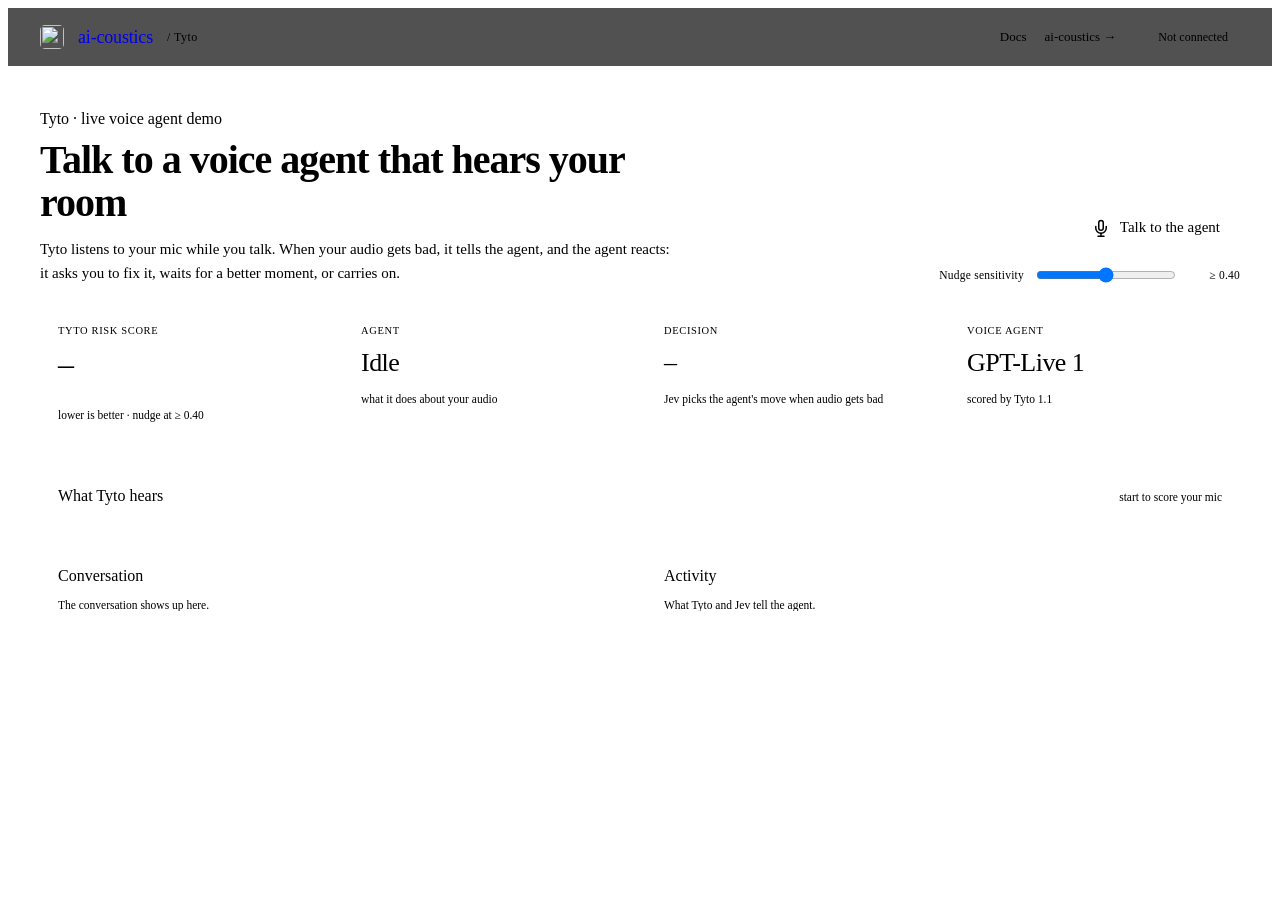
==== commit 8c23565f: "chore: fix mobile responsiveness" ====
--- a/examples/web/index.html
+++ b/examples/web/index.html
@@ -19,6 +19,8 @@
     /* App styles on top of the tokens. Inverse (black) shell, hairline cards,
        mono eyebrows and telemetry, display numerals: the post-call demo's look. */
     html, body { height: 100%; }
+    html { -webkit-text-size-adjust: 100%; text-size-adjust: 100%; }
+    button, a, input { touch-action: manipulation; }
     body { background: var(--surface-page); color: var(--text-primary); }
     ::-webkit-scrollbar { width: 10px; height: 10px; }
     ::-webkit-scrollbar-thumb { background: var(--border-subtle); border-radius: 999px; border: 3px solid var(--surface-page); }
@@ -35,10 +37,13 @@
       background: rgba(15, 15, 15, .72);
       backdrop-filter: blur(10px); -webkit-backdrop-filter: blur(10px);
     }
+    .topbar > * { flex: 0 0 auto; white-space: nowrap; }
+    .topbar .brand-link { display: flex; align-items: center; gap: 14px; text-decoration: none; }
+    .topbar .brand-link:hover { text-decoration: none; }
     .topbar .mark { width: 24px; height: 24px; border-radius: 5px; }
     .topbar .brand { font-family: var(--font-display); font-size: 18px; letter-spacing: -0.01em; color: var(--text-primary); }
     .topbar .brand-sub { font-family: var(--font-mono); font-size: 12px; letter-spacing: .04em; color: var(--text-tertiary); }
-    .topbar .spacer { flex: 1; }
+    .topbar .spacer { flex: 1 1 auto; min-width: 0; }
     .topbar nav { display: flex; gap: 18px; margin-right: 6px; }
     .topbar nav a { font-family: var(--font-sans); font-size: 13px; font-weight: 500; color: var(--text-secondary); text-decoration: none; }
     .topbar nav a:hover { color: var(--text-primary); text-decoration: none; }
@@ -72,7 +77,7 @@
       display: inline-flex; align-items: center; gap: 10px; height: 46px; padding: 0 20px;
       border: 1px solid var(--border-subtle); border-radius: var(--radius-md);
       background: var(--surface-card); color: var(--text-primary);
-      font-family: var(--font-sans); font-size: 15px; font-weight: 500; cursor: pointer;
+      font-family: var(--font-sans); font-size: 15px; font-weight: 500; cursor: pointer; -webkit-tap-highlight-color: transparent;
       transition: border-color var(--dur-fast) var(--ease-standard), background var(--dur-fast) var(--ease-standard);
     }
     .cta:hover { border-color: var(--border-strong); }
@@ -89,7 +94,7 @@
     .tile-label { font-family: var(--font-mono); font-size: 10.5px; letter-spacing: .06em; text-transform: uppercase; color: var(--text-tertiary); }
     .tile-value { display: flex; align-items: baseline; gap: 6px; margin-top: 12px; min-height: 34px; }
     .tile-value .num { font-family: var(--font-display); font-size: 32px; line-height: 1; letter-spacing: -0.02em; color: var(--text-primary); }
-    .tile-value .num.text { font-size: 26px; white-space: nowrap; overflow: hidden; text-overflow: ellipsis; }
+    .tile-value .num.text { font-size: 26px; line-height: 1.12; overflow-wrap: anywhere; }
     .tile-value .unit { font-family: var(--font-display); font-size: 17px; color: var(--text-tertiary); }
     .tile-sub { font-family: var(--font-mono); font-size: 11.5px; color: var(--text-tertiary); margin-top: 9px; min-height: 32px; line-height: 1.4; overflow: hidden; }
     .tile .bar { margin-top: 12px; }
@@ -112,44 +117,85 @@
     .dim-val { font-family: var(--font-mono); font-size: 13.5px; font-weight: 500; color: var(--text-primary); margin: 10px 0 7px; }
 
     /* conversation and activity */
-    .two { display: grid; grid-template-columns: 1fr 1fr; gap: 12px; }
+    .two { display: grid; grid-template-columns: repeat(2, minmax(0, 1fr)); gap: 12px; }
     .convo, .activity { max-height: 320px; overflow-y: auto; display: flex; flex-direction: column; gap: 8px; }
-    .convo .line { display: grid; grid-template-columns: 56px 1fr; gap: 12px; font-size: 14px; line-height: 1.5; }
+    .convo .line { display: grid; grid-template-columns: 56px minmax(0, 1fr); gap: 12px; font-size: 14px; line-height: 1.5; }
+    .convo .what { overflow-wrap: anywhere; }
     .convo .who { font-family: var(--font-mono); font-size: 10.5px; letter-spacing: .06em; text-transform: uppercase; color: var(--text-tertiary); padding-top: 3px; }
     .convo .line.agent .who { color: #9db8ff; }
     .convo .line.tyto .who { color: #f4cd7a; }
     .convo .line.interim .what { color: var(--text-secondary); }
     .convo .line.tyto .what { color: var(--text-secondary); font-family: var(--font-mono); font-size: 12.5px; padding-top: 2px; }
     .convo .empty, .activity .empty { font-family: var(--font-mono); font-size: 11.5px; color: var(--text-tertiary); }
-    .activity .entry { display: grid; grid-template-columns: 62px auto 1fr; gap: 10px; align-items: baseline; font-family: var(--font-mono); font-size: 12px; color: var(--text-secondary); line-height: 1.45; }
+    .activity .entry { display: grid; grid-template-columns: 62px auto minmax(0, 1fr); gap: 10px; align-items: baseline; font-family: var(--font-mono); font-size: 12px; color: var(--text-secondary); line-height: 1.45; }
     .activity .ts { color: var(--text-tertiary); font-size: 11px; }
     .activity .msg { overflow: hidden; text-overflow: ellipsis; white-space: nowrap; }
 
+    /* Responsive. Small laptops stack the hero, tablets go two-up, phones get a compact
+       top bar (brand, Docs, status), a full-width button and a two-column grid everywhere. */
+    @media (max-width: 1023px) {
+      .hero { flex-direction: column; align-items: stretch; gap: 22px; }
+      .hero-text { max-width: 720px; }
+      .hero-actions { flex-direction: row; flex-wrap: wrap; align-items: center; gap: 12px 24px; }
+    }
     @media (max-width: 899px) {
-      .topbar { padding: 0 16px; }
-      .page { padding: 28px 16px 48px; }
-      .hero { flex-direction: column; align-items: stretch; }
-      .hero h1 { font-size: 28px; }
-      .hero-actions { align-items: flex-start; }
+      .topbar { padding: 0 16px; gap: 12px; }
+      .page { padding: 32px 16px 48px; }
+      .hero h1 { font-size: 34px; }
       .tiles { grid-template-columns: repeat(2, minmax(0, 1fr)); }
       .dim-grid { grid-template-columns: repeat(3, minmax(0, 1fr)); }
-      .two { grid-template-columns: 1fr; }
-      .activity .msg { white-space: normal; }
+      .two { grid-template-columns: minmax(0, 1fr); }
+    }
+    @media (max-width: 640px) {
+      .topbar { height: 52px; gap: 10px; }
+      .topbar .brand-link { gap: 10px; }
+      .topbar .mark { width: 22px; height: 22px; }
+      .topbar .brand { font-size: 16px; }
+      .topbar .brand-sub, .topbar nav .ext, #status .detail { display: none; }
+      .topbar nav { margin-right: 0; }
+      #status.badge { padding: 5px 10px 5px 8px; font-size: 11px; }
+      .page { padding: 24px 16px 40px; gap: 12px; }
+      .hero { gap: 18px; margin-bottom: 4px; }
+      .hero h1 { font-size: 28px; line-height: 1.12; margin: 8px 0 10px; }
+      .hero-actions { flex-direction: column; align-items: stretch; gap: 14px; }
+      .cta { width: 100%; justify-content: center; height: 50px; }
+      .tune { display: grid; grid-template-columns: auto minmax(0, 1fr) auto; gap: 12px; }
+      .tune input[type=range] { width: 100%; }
+      .tiles { gap: 10px; }
+      .tile, .card { padding: 14px; }
+      .tile-value { margin-top: 10px; min-height: 0; }
+      .tile-value .num { font-size: 28px; }
+      .tile-value .num.text { font-size: 20px; line-height: 1.15; }
+      .tile-sub { min-height: 0; display: -webkit-box; -webkit-line-clamp: 3; -webkit-box-orient: vertical; }
+      .card-head { flex-wrap: wrap; row-gap: 4px; margin-bottom: 12px; }
+      .dim-grid { grid-template-columns: repeat(2, minmax(0, 1fr)); gap: 14px 16px; }
+      .dim-val { margin: 6px 0; }
+      .convo, .activity { max-height: 300px; }
+      .convo .line { grid-template-columns: 44px minmax(0, 1fr); gap: 10px; }
+      .activity .entry { grid-template-columns: auto minmax(0, 1fr); gap: 8px; }
+      .activity .ts { display: none; }
+      .activity .msg { white-space: normal; overflow-wrap: anywhere; display: -webkit-box; -webkit-line-clamp: 2; -webkit-box-orient: vertical; }
+    }
+    @media (max-width: 359px) {
+      .topbar nav { display: none; }
+      .tiles { grid-template-columns: minmax(0, 1fr); }
     }
   </style>
 </head>
 
 <body>
   <header class="topbar">
-    <img class="mark" src="/assets/aic-mark-on-black.png" alt="" />
-    <span class="brand">ai-coustics</span>
+    <a class="brand-link" href="https://ai-coustics.com" target="_blank" rel="noopener">
+      <img class="mark" src="/assets/aic-mark-on-black.png" alt="" />
+      <span class="brand">ai-coustics</span>
+    </a>
     <span class="brand-sub">/ Tyto</span>
     <div class="spacer"></div>
     <nav>
       <a href="https://docs.ai-coustics.com" target="_blank" rel="noopener">Docs</a>
-      <a href="https://ai-coustics.com" target="_blank" rel="noopener">ai-coustics &rarr;</a>
+      <a class="ext" href="https://ai-coustics.com" target="_blank" rel="noopener">ai-coustics &rarr;</a>
     </nav>
-    <span id="status" class="badge"><span class="dot"></span>Not connected</span>
+    <span id="status" class="badge"><span class="dot"></span><span class="label">Not connected</span></span>
   </header>
 
   <main class="page">
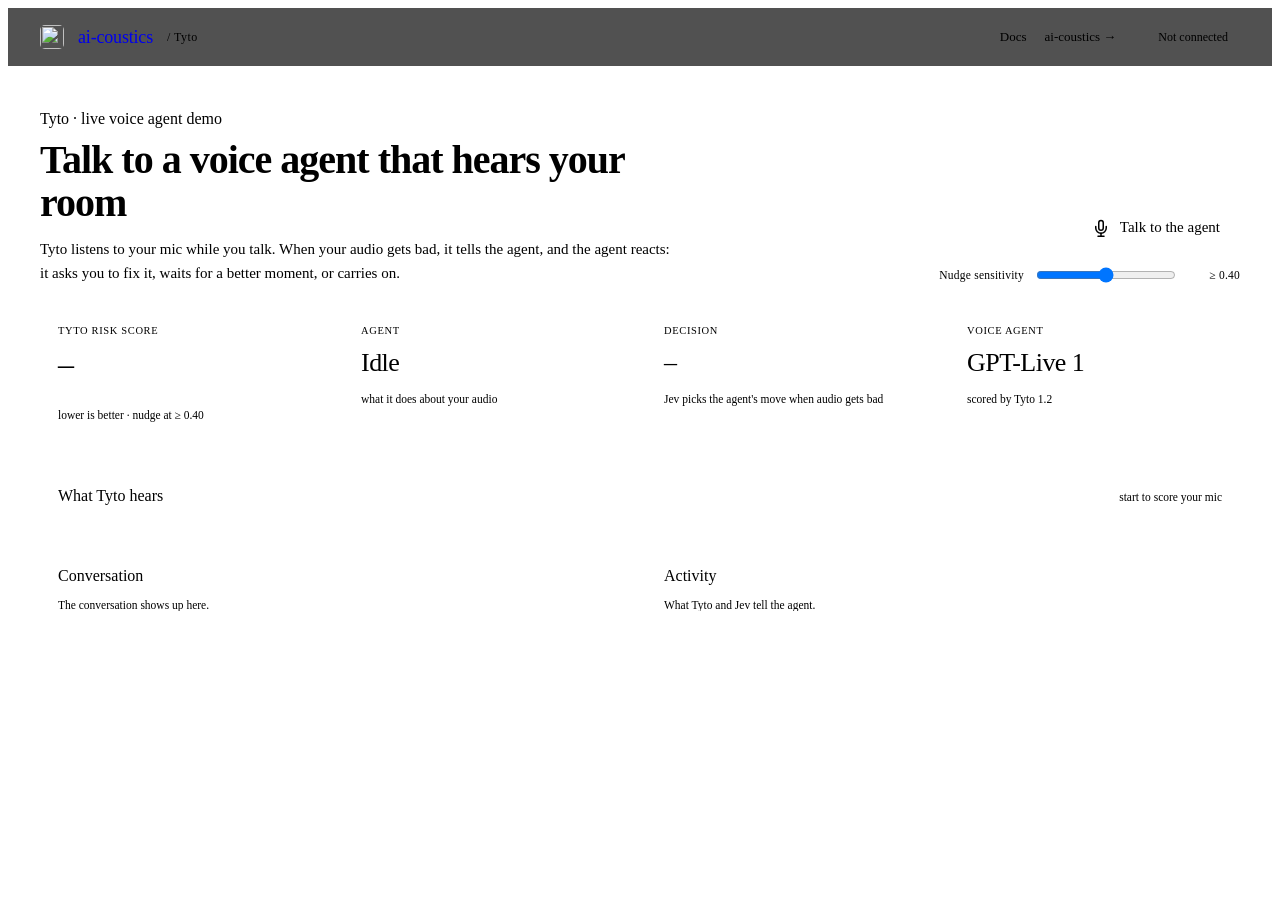
==== commit 5c67b6b7: "feat: update to tyto 1.2" ====
--- a/examples/web/index.html
+++ b/examples/web/index.html
@@ -244,7 +244,7 @@
       <div class="tile">
         <div class="tile-label">Voice agent</div>
         <div class="tile-value"><span class="num text" id="models-val">GPT-Live 1</span></div>
-        <div class="tile-sub" id="models-sub">scored by Tyto 1.1</div>
+        <div class="tile-sub" id="models-sub">scored by Tyto 1.2</div>
       </div>
     </section>
 
